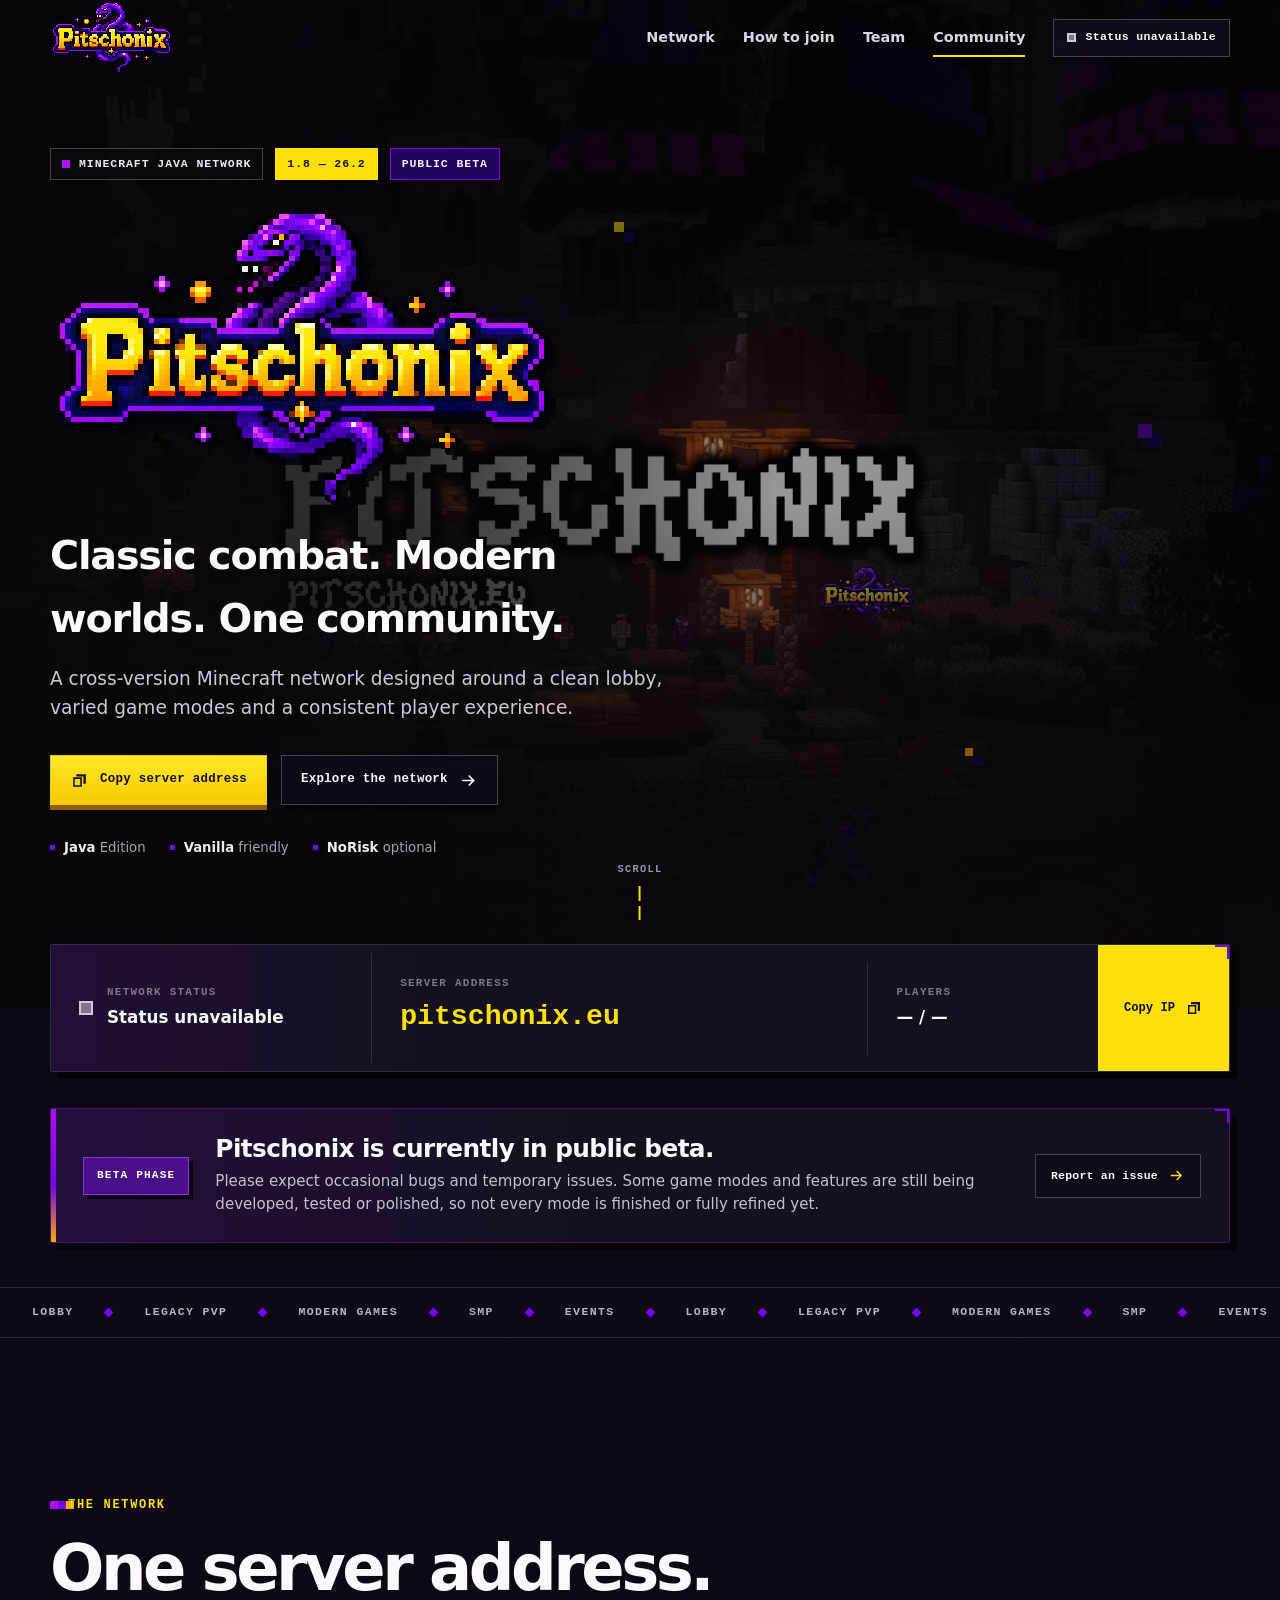
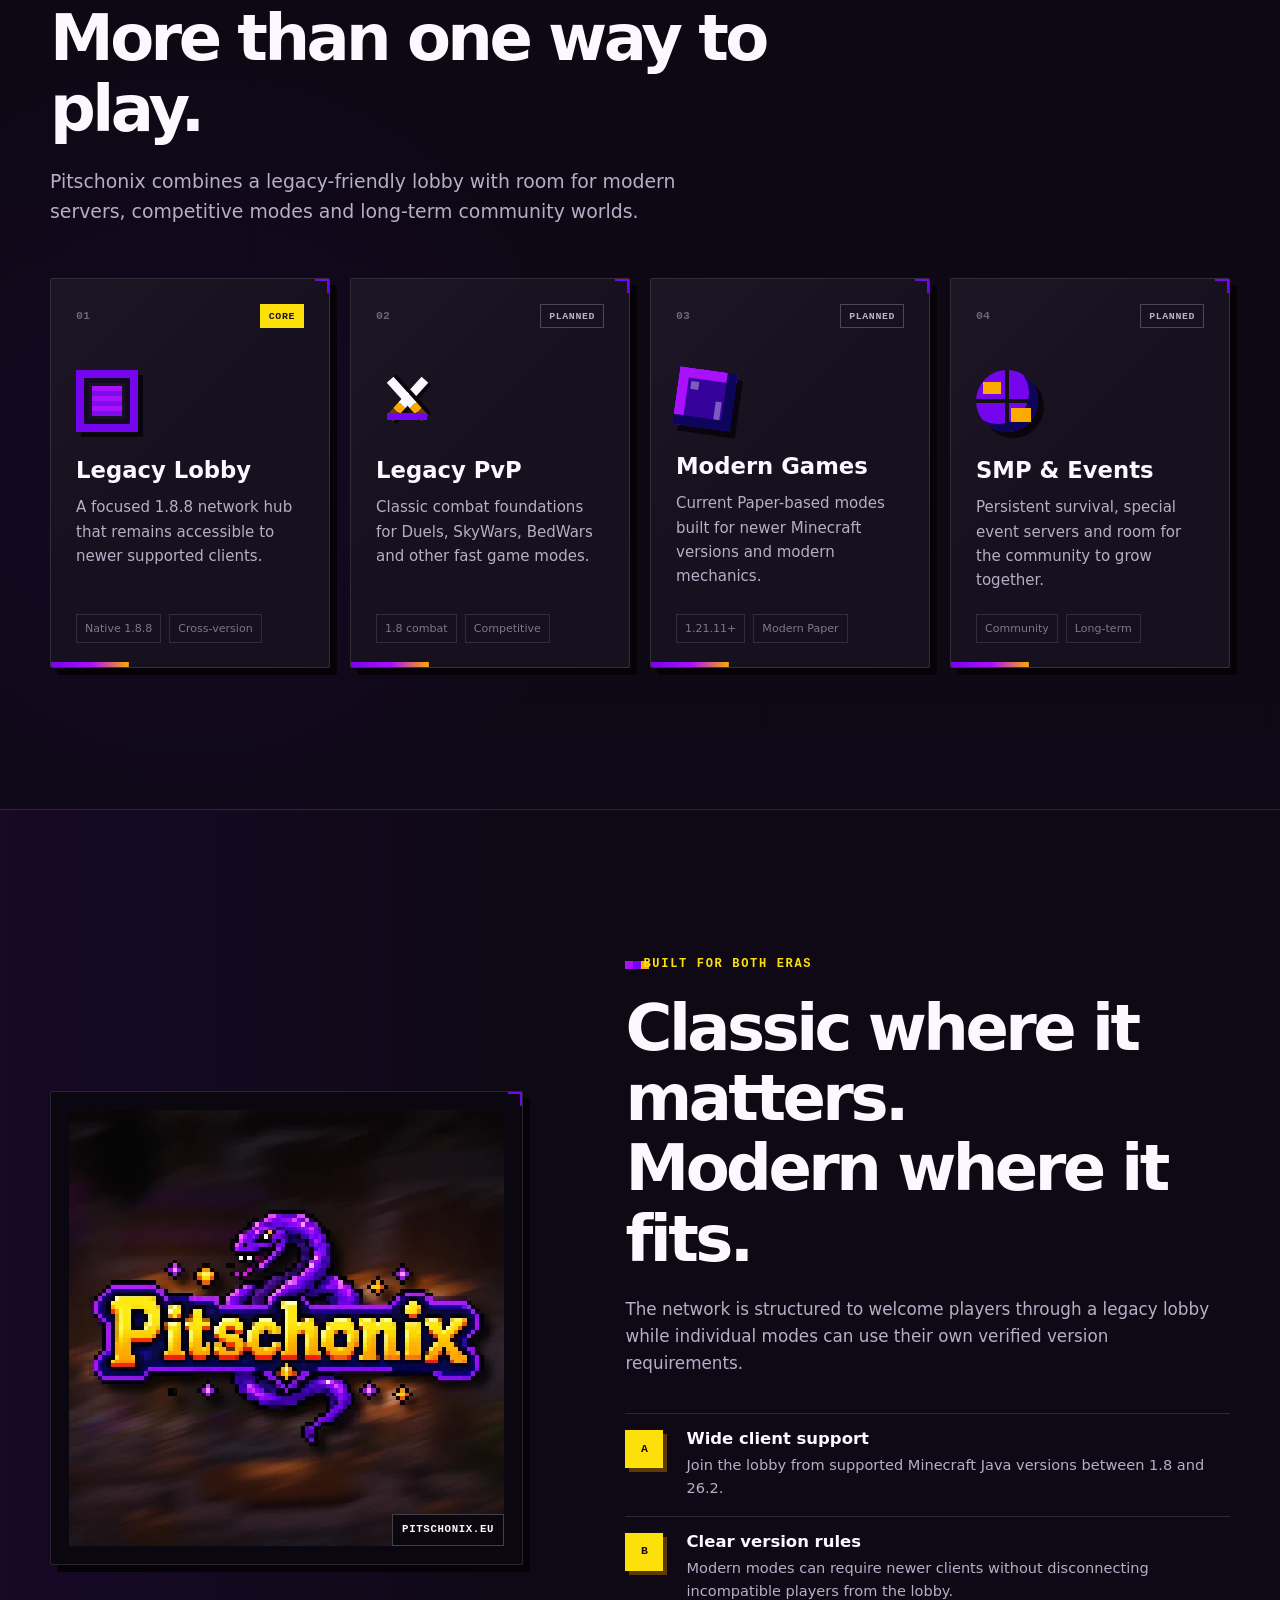
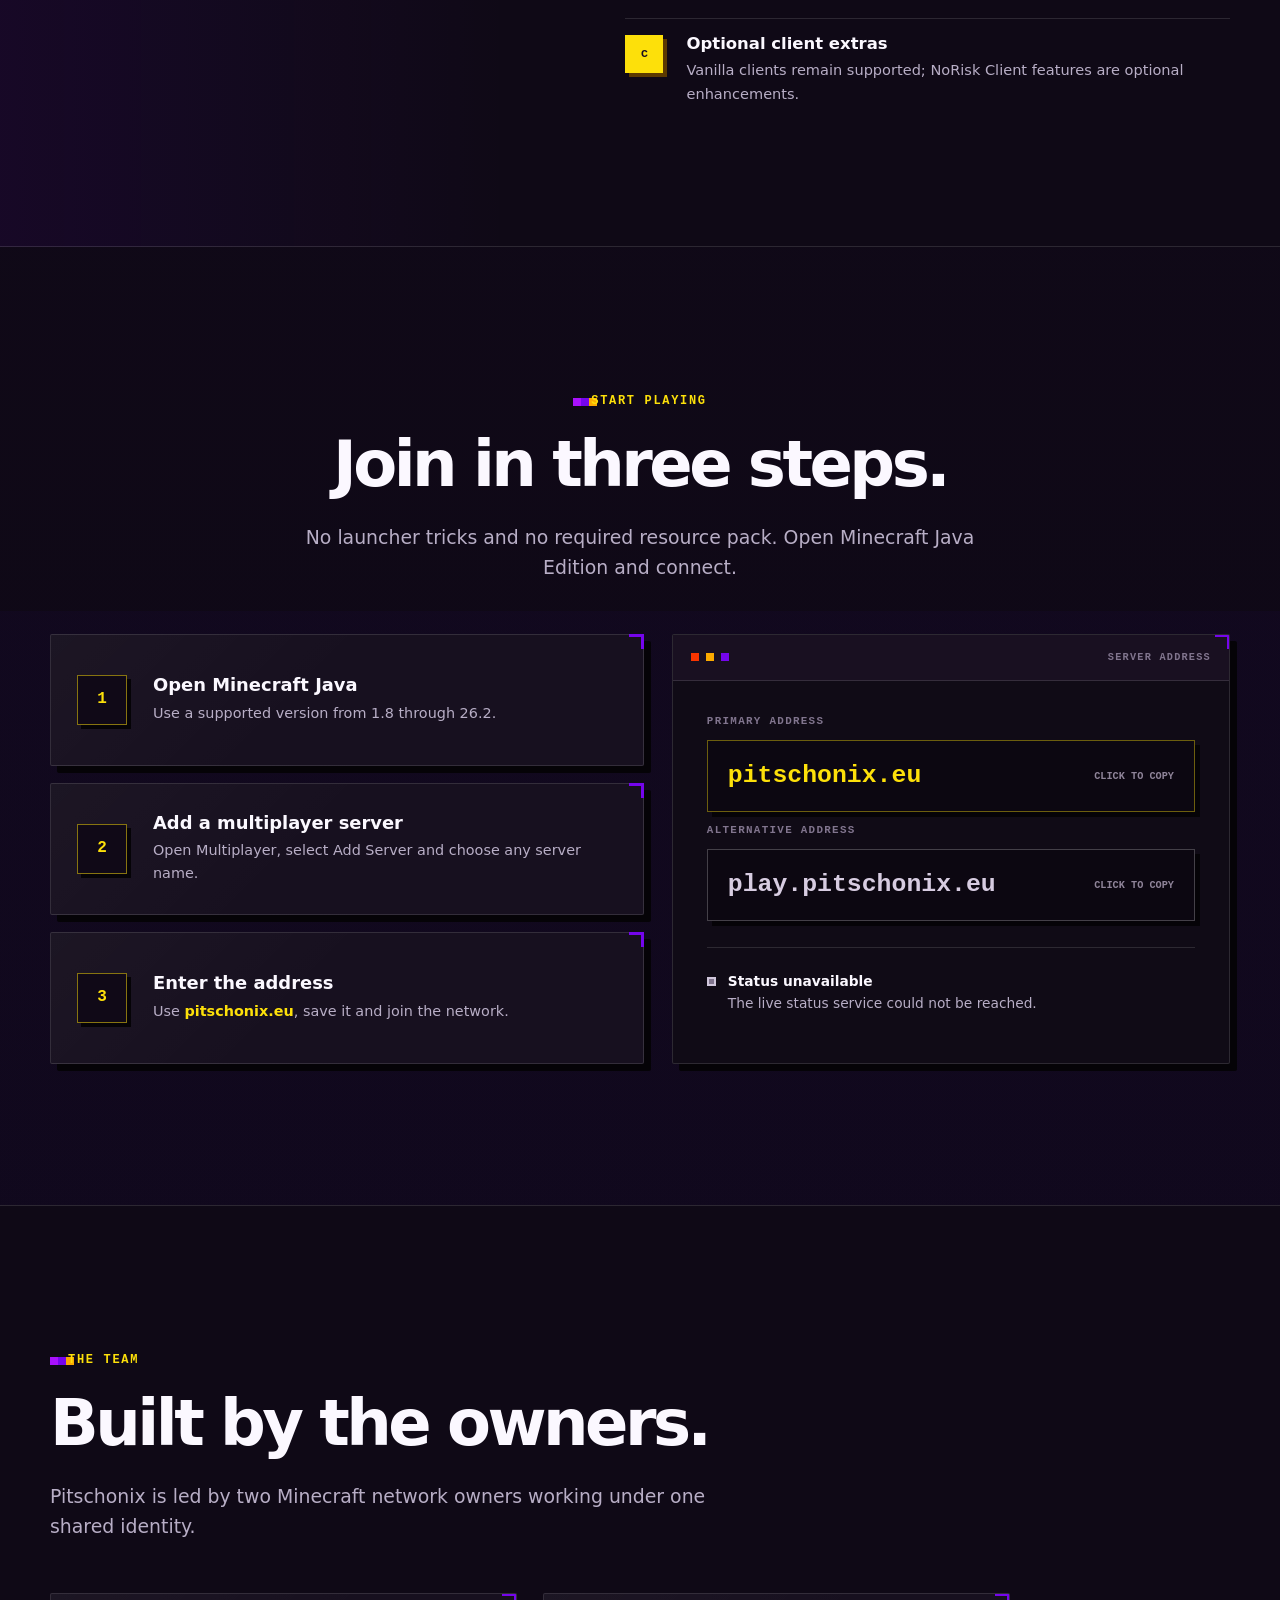
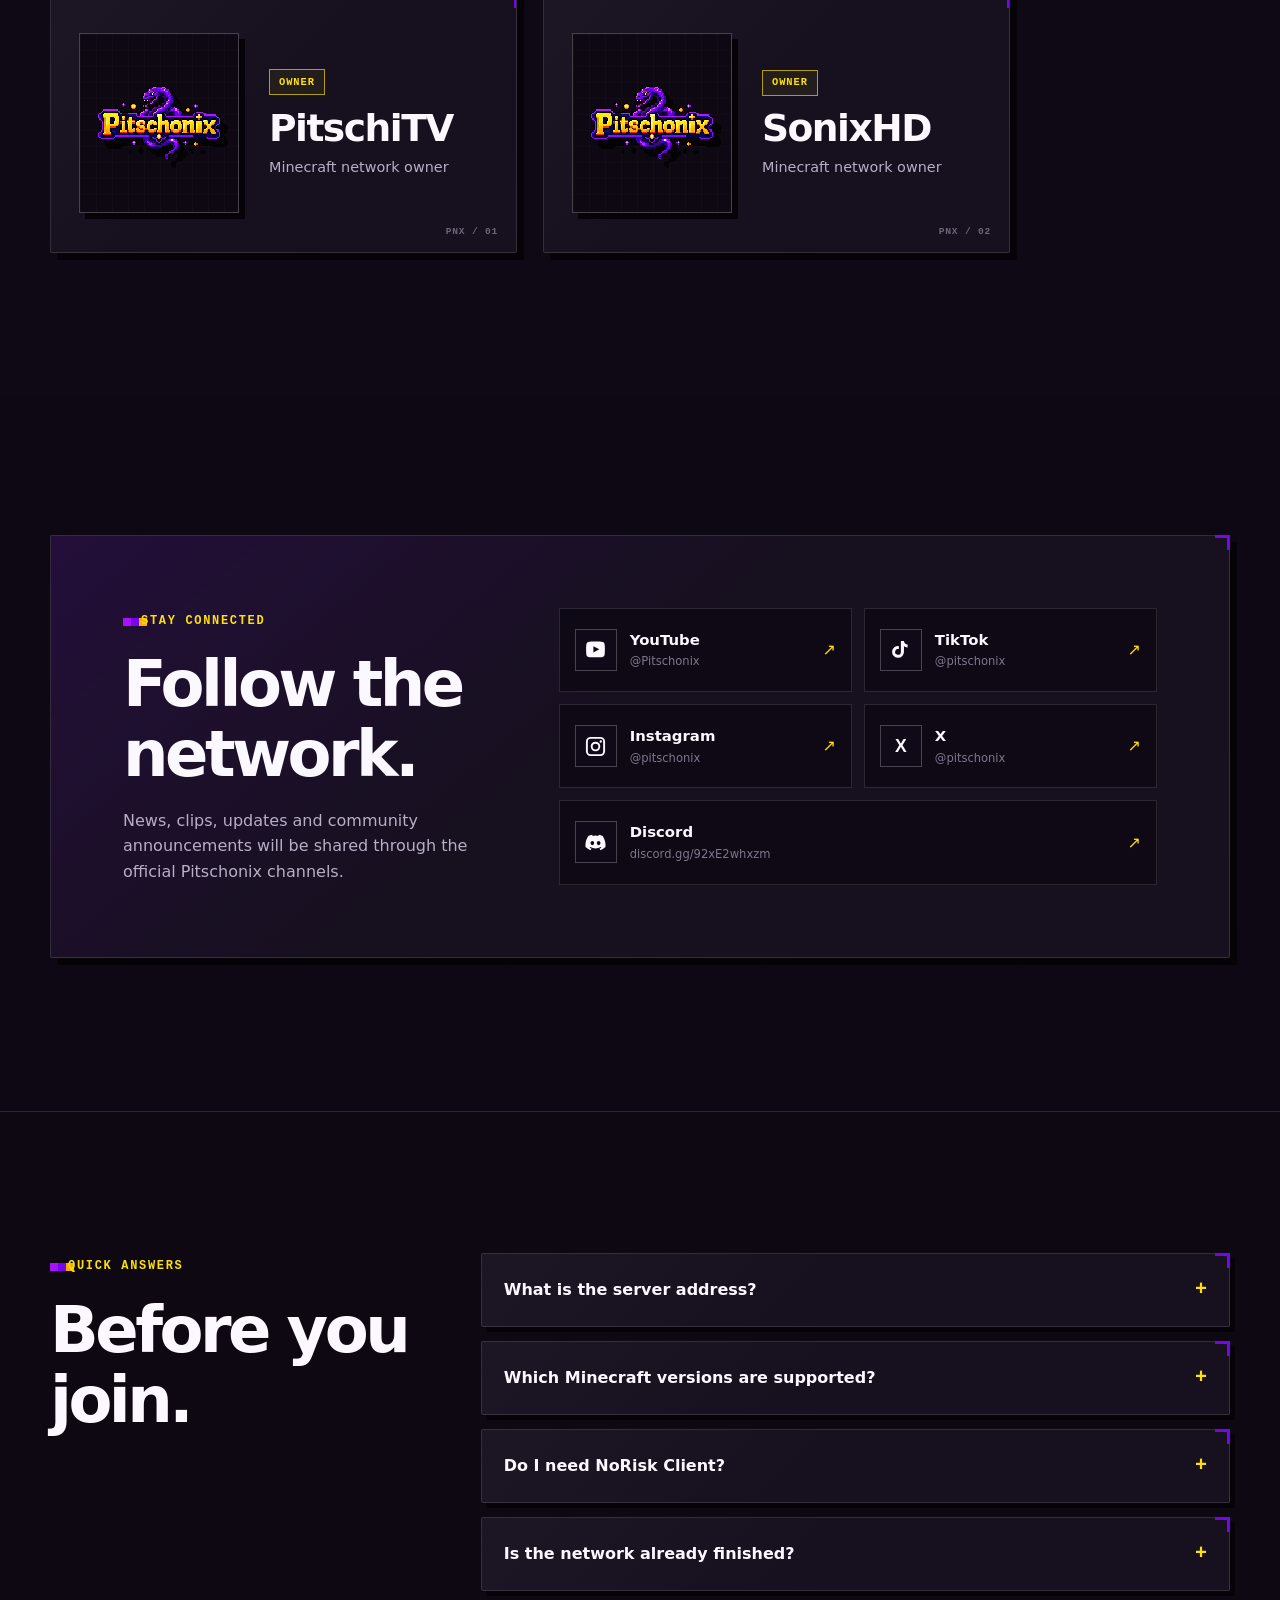
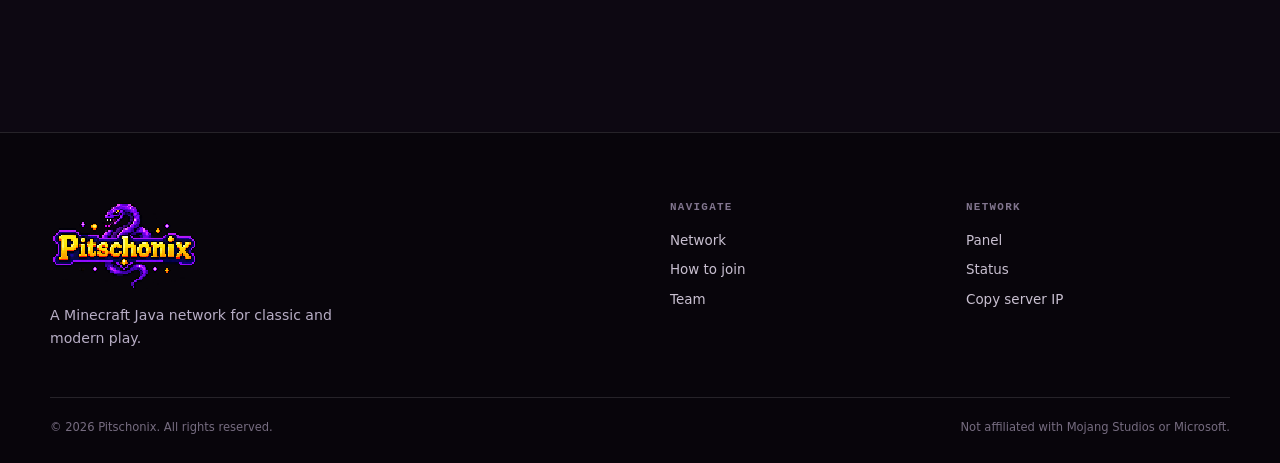
==== index.html @ 88990c62 "Publish Pitschonix website for GitHub Pages" ====
<!doctype html>
<html lang="en">
<head>
  <meta charset="utf-8">
  <meta name="viewport" content="width=device-width, initial-scale=1">
  <meta name="theme-color" content="#12091e">
  <meta name="color-scheme" content="dark">
  <meta name="description" content="Pitschonix is a cross-version Minecraft Java network currently in public beta, with classic combat, modern game modes, SMP and community events.">
  <meta property="og:type" content="website">
  <meta property="og:title" content="Pitschonix Minecraft Network">
  <meta property="og:description" content="Join the Pitschonix Minecraft Java network public beta at pitschonix.eu.">
  <meta property="og:image" content="https://www.pitschonix.eu/assets/img/og-image.jpg">
  <meta property="og:url" content="https://www.pitschonix.eu/">
  <meta name="twitter:card" content="summary_large_image">
  <title>Pitschonix — Minecraft Network</title>

  <link rel="canonical" href="https://www.pitschonix.eu/">

  <link rel="icon" type="image/png" sizes="32x32" href="assets/img/favicon-32.png">
  <link rel="icon" type="image/png" sizes="64x64" href="assets/img/favicon-64.png">
  <link rel="apple-touch-icon" href="assets/img/apple-touch-icon.png">
  <link rel="manifest" href="site.webmanifest">
  <link rel="stylesheet" href="assets/css/style.css">
  <script>document.documentElement.classList.add('js');</script>
</head>
<body>
  <a class="skip-link" href="#main-content">Skip to content</a>
  <div class="page-grid" aria-hidden="true"></div>

  <header class="site-header" data-header>
    <nav class="nav shell" aria-label="Main navigation">
      <a class="brand" href="#home" aria-label="Pitschonix home">
        <img src="assets/img/logo-wide.png" width="196" height="118" alt="Pitschonix">
      </a>

      <button class="menu-toggle" type="button" aria-expanded="false" aria-controls="nav-menu" data-menu-toggle>
        <span class="menu-toggle__label">Menu</span>
        <span class="menu-toggle__icon" aria-hidden="true"><i></i><i></i><i></i></span>
      </button>

      <div class="nav-menu" id="nav-menu" data-nav-menu>
        <a href="#network">Network</a>
        <a href="#join">How to join</a>
        <a href="#team">Team</a>
        <a href="#community">Community</a>
        <a class="nav-console" href="#join" aria-label="Server status and address">
          <span class="status-dot" data-status-dot></span>
          <span data-status-label>Checking server</span>
        </a>
      </div>
    </nav>
  </header>

  <main id="main-content">
    <section class="hero" id="home" aria-labelledby="hero-title">
      <picture class="hero__media" aria-hidden="true">
        <source srcset="assets/img/social-banner.webp" type="image/webp">
        <img src="assets/img/social-banner.png" alt="" fetchpriority="high">
      </picture>
      <div class="hero__shade" aria-hidden="true"></div>
      <div class="hero__blocks" aria-hidden="true"><span></span><span></span><span></span><span></span></div>

      <div class="hero__content shell">
        <div class="hero__copy" data-reveal="hero">
          <div class="eyebrow-row">
            <span class="eyebrow"><span class="eyebrow__square" aria-hidden="true"></span>Minecraft Java Network</span>
            <span class="version-chip">1.8 — 26.2</span>
            <span class="beta-chip">Public beta</span>
          </div>

          <img class="hero__logo" src="assets/img/pitschonix-logo-cropped.png" width="488" height="302" alt="Pitschonix">
          <h1 id="hero-title" class="sr-only">Pitschonix Minecraft Network</h1>
          <p class="hero__tagline">Classic combat. Modern worlds. One community.</p>
          <p class="hero__lead">A cross-version Minecraft network designed around a clean lobby, varied game modes and a consistent player experience.</p>

          <div class="hero__actions">
            <button class="button button--primary" type="button" data-copy="pitschonix.eu">
              <svg aria-hidden="true" viewBox="0 0 24 24"><path d="M8 7V4h12v12h-3V7H8Zm-4 1h11v12H4V8Zm2 2v8h7v-8H6Z"/></svg>
              <span>Copy server address</span>
            </button>
            <a class="button button--secondary" href="#network">
              <span>Explore the network</span>
              <svg aria-hidden="true" viewBox="0 0 24 24"><path d="m13 5 7 7-7 7-1.4-1.4 4.6-4.6H4v-2h12.2l-4.6-4.6L13 5Z"/></svg>
            </a>
          </div>

          <div class="hero__meta" aria-label="Network highlights">
            <span><strong>Java</strong> Edition</span>
            <span><strong>Vanilla</strong> friendly</span>
            <span><strong>NoRisk</strong> optional</span>
          </div>
        </div>
      </div>

      <a class="scroll-cue" href="#quick-connect" aria-label="Scroll to server information">
        <span>Scroll</span><i aria-hidden="true"></i>
      </a>
    </section>

    <section class="quick-connect" id="quick-connect" aria-label="Quick connection information">
      <div class="shell">
        <div class="server-console pixel-panel" data-reveal>
          <div class="server-console__state">
            <span class="status-dot status-dot--large" data-status-dot></span>
            <div>
              <span class="micro-label">Network status</span>
              <strong data-status-label>Checking server</strong>
            </div>
          </div>

          <div class="server-console__address">
            <span class="micro-label">Server address</span>
            <code>pitschonix.eu</code>
          </div>

          <div class="server-console__players">
            <span class="micro-label">Players</span>
            <strong data-player-count>— / —</strong>
          </div>

          <button class="copy-chip" type="button" data-copy="pitschonix.eu">
            <span>Copy IP</span>
            <svg aria-hidden="true" viewBox="0 0 24 24"><path d="M8 7V4h12v12h-3V7H8Zm-4 1h11v12H4V8Zm2 2v8h7v-8H6Z"/></svg>
          </button>
        </div>
      </div>
    </section>

    <section class="beta-notice" aria-labelledby="beta-notice-title">
      <div class="shell">
        <div class="beta-notice__panel pixel-panel" data-reveal>
          <span class="beta-notice__badge">Beta phase</span>
          <div class="beta-notice__copy">
            <h2 id="beta-notice-title">Pitschonix is currently in public beta.</h2>
            <p>Please expect occasional bugs and temporary issues. Some game modes and features are still being developed, tested or polished, so not every mode is finished or fully refined yet.</p>
          </div>
          <a class="beta-notice__link" href="https://discord.gg/92xE2whxzm" target="_blank" rel="noopener noreferrer" aria-label="Report a beta issue in the Pitschonix Discord">
            <span>Report an issue</span>
            <svg aria-hidden="true" viewBox="0 0 24 24"><path d="m13 5 7 7-7 7-1.4-1.4 4.6-4.6H4v-2h12.2l-4.6-4.6L13 5Z"/></svg>
          </a>
        </div>
      </div>
    </section>

    <div class="mode-ticker" aria-label="Network game modes">
      <div class="mode-ticker__track">
        <span>Lobby</span><i></i><span>Legacy PvP</span><i></i><span>Modern Games</span><i></i><span>SMP</span><i></i><span>Events</span><i></i>
        <span aria-hidden="true">Lobby</span><i aria-hidden="true"></i><span aria-hidden="true">Legacy PvP</span><i aria-hidden="true"></i><span aria-hidden="true">Modern Games</span><i aria-hidden="true"></i><span aria-hidden="true">SMP</span><i aria-hidden="true"></i><span aria-hidden="true">Events</span><i aria-hidden="true"></i>
      </div>
    </div>

    <section class="section network-section" id="network" aria-labelledby="network-title">
      <div class="shell">
        <header class="section-heading" data-reveal>
          <span class="section-kicker">The network</span>
          <h2 id="network-title">One server address.<br>More than one way to play.</h2>
          <p>Pitschonix combines a legacy-friendly lobby with room for modern servers, competitive modes and long-term community worlds.</p>
        </header>

        <div class="mode-grid">
          <article class="mode-card pixel-panel" data-reveal data-tilt>
            <div class="mode-card__top">
              <span class="mode-card__number">01</span>
              <span class="mode-card__status mode-card__status--core">Core</span>
            </div>
            <div class="pixel-icon pixel-icon--portal" aria-hidden="true"><i></i><i></i><i></i></div>
            <h3>Legacy Lobby</h3>
            <p>A focused 1.8.8 network hub that remains accessible to newer supported clients.</p>
            <div class="mode-card__meta"><span>Native 1.8.8</span><span>Cross-version</span></div>
          </article>

          <article class="mode-card pixel-panel" data-reveal data-tilt>
            <div class="mode-card__top">
              <span class="mode-card__number">02</span>
              <span class="mode-card__status">Planned</span>
            </div>
            <div class="pixel-icon pixel-icon--swords" aria-hidden="true"><i></i><i></i><i></i></div>
            <h3>Legacy PvP</h3>
            <p>Classic combat foundations for Duels, SkyWars, BedWars and other fast game modes.</p>
            <div class="mode-card__meta"><span>1.8 combat</span><span>Competitive</span></div>
          </article>

          <article class="mode-card pixel-panel" data-reveal data-tilt>
            <div class="mode-card__top">
              <span class="mode-card__number">03</span>
              <span class="mode-card__status">Planned</span>
            </div>
            <div class="pixel-icon pixel-icon--cube" aria-hidden="true"><i></i><i></i><i></i></div>
            <h3>Modern Games</h3>
            <p>Current Paper-based modes built for newer Minecraft versions and modern mechanics.</p>
            <div class="mode-card__meta"><span>1.21.11+</span><span>Modern Paper</span></div>
          </article>

          <article class="mode-card pixel-panel" data-reveal data-tilt>
            <div class="mode-card__top">
              <span class="mode-card__number">04</span>
              <span class="mode-card__status">Planned</span>
            </div>
            <div class="pixel-icon pixel-icon--world" aria-hidden="true"><i></i><i></i><i></i></div>
            <h3>SMP &amp; Events</h3>
            <p>Persistent survival, special event servers and room for the community to grow together.</p>
            <div class="mode-card__meta"><span>Community</span><span>Long-term</span></div>
          </article>
        </div>
      </div>
    </section>

    <section class="section identity-section" aria-labelledby="identity-title">
      <div class="shell identity-grid">
        <div class="identity-art pixel-panel" data-reveal>
          <picture>
            <source srcset="assets/img/social-logo.webp" type="image/webp">
            <img src="assets/img/social-logo.png" width="512" height="512" loading="lazy" alt="Purple Pitschonix snake logo in pixel art">
          </picture>
          <span class="identity-art__tag">Pitschonix.eu</span>
        </div>

        <div class="identity-copy" data-reveal>
          <span class="section-kicker">Built for both eras</span>
          <h2 id="identity-title">Classic where it matters.<br>Modern where it fits.</h2>
          <p>The network is structured to welcome players through a legacy lobby while individual modes can use their own verified version requirements.</p>

          <div class="principle-list">
            <div class="principle">
              <span class="principle__mark">A</span>
              <div><h3>Wide client support</h3><p>Join the lobby from supported Minecraft Java versions between 1.8 and 26.2.</p></div>
            </div>
            <div class="principle">
              <span class="principle__mark">B</span>
              <div><h3>Clear version rules</h3><p>Modern modes can require newer clients without disconnecting incompatible players from the lobby.</p></div>
            </div>
            <div class="principle">
              <span class="principle__mark">C</span>
              <div><h3>Optional client extras</h3><p>Vanilla clients remain supported; NoRisk Client features are optional enhancements.</p></div>
            </div>
          </div>
        </div>
      </div>
    </section>

    <section class="section join-section" id="join" aria-labelledby="join-title">
      <div class="shell">
        <header class="section-heading section-heading--center" data-reveal>
          <span class="section-kicker">Start playing</span>
          <h2 id="join-title">Join in three steps.</h2>
          <p>No launcher tricks and no required resource pack. Open Minecraft Java Edition and connect.</p>
        </header>

        <div class="join-layout">
          <ol class="join-steps">
            <li class="pixel-panel" data-reveal>
              <span class="join-step__number">1</span>
              <div><h3>Open Minecraft Java</h3><p>Use a supported version from 1.8 through 26.2.</p></div>
            </li>
            <li class="pixel-panel" data-reveal>
              <span class="join-step__number">2</span>
              <div><h3>Add a multiplayer server</h3><p>Open Multiplayer, select Add Server and choose any server name.</p></div>
            </li>
            <li class="pixel-panel" data-reveal>
              <span class="join-step__number">3</span>
              <div><h3>Enter the address</h3><p>Use <strong>pitschonix.eu</strong>, save it and join the network.</p></div>
            </li>
          </ol>

          <div class="join-terminal pixel-panel" data-reveal>
            <div class="join-terminal__bar"><span></span><span></span><span></span><strong>SERVER ADDRESS</strong></div>
            <div class="join-terminal__body">
              <span class="micro-label">Primary address</span>
              <button class="address-line" type="button" data-copy="pitschonix.eu">
                <code>pitschonix.eu</code>
                <span>Click to copy</span>
              </button>

              <span class="micro-label">Alternative address</span>
              <button class="address-line address-line--secondary" type="button" data-copy="play.pitschonix.eu">
                <code>play.pitschonix.eu</code>
                <span>Click to copy</span>
              </button>

              <div class="join-terminal__note">
                <span class="status-dot" data-status-dot></span>
                <p><strong data-status-label>Checking server</strong><br><span data-status-detail>Live status updates automatically.</span></p>
              </div>
            </div>
          </div>
        </div>
      </div>
    </section>

    <section class="section team-section" id="team" aria-labelledby="team-title">
      <div class="shell">
        <header class="section-heading" data-reveal>
          <span class="section-kicker">The team</span>
          <h2 id="team-title">Built by the owners.</h2>
          <p>Pitschonix is led by two Minecraft network owners working under one shared identity.</p>
        </header>

        <div class="team-grid">
          <article class="team-card pixel-panel" data-reveal data-tilt>
            <div class="team-card__avatar-wrap">
              <div class="team-card__avatar-grid" aria-hidden="true"></div>
              <img class="team-card__avatar" src="https://mc-heads.net/head/PitschiTV/320.png" data-fallback="assets/img/logo-square.png" width="320" height="320" loading="lazy" referrerpolicy="no-referrer" alt="Minecraft skin head of PitschiTV">
            </div>
            <div class="team-card__body">
              <span class="rank-tag">Owner</span>
              <h3>PitschiTV</h3>
              <p>Minecraft network owner</p>
            </div>
            <span class="team-card__corner" aria-hidden="true">PNX / 01</span>
          </article>

          <article class="team-card pixel-panel" data-reveal data-tilt>
            <div class="team-card__avatar-wrap">
              <div class="team-card__avatar-grid" aria-hidden="true"></div>
              <img class="team-card__avatar" src="https://mc-heads.net/head/SonixHD/320.png" data-fallback="assets/img/logo-square.png" width="320" height="320" loading="lazy" referrerpolicy="no-referrer" alt="Minecraft skin head of SonixHD">
            </div>
            <div class="team-card__body">
              <span class="rank-tag">Owner</span>
              <h3>SonixHD</h3>
              <p>Minecraft network owner</p>
            </div>
            <span class="team-card__corner" aria-hidden="true">PNX / 02</span>
          </article>
        </div>
      </div>
    </section>

    <section class="section community-section" id="community" aria-labelledby="community-title">
      <div class="shell community-panel pixel-panel" data-reveal>
        <div class="community-copy">
          <span class="section-kicker">Stay connected</span>
          <h2 id="community-title">Follow the network.</h2>
          <p>News, clips, updates and community announcements will be shared through the official Pitschonix channels.</p>
        </div>

        <div class="social-grid" aria-label="Pitschonix social media">
          <a class="social-button" href="https://www.youtube.com/@Pitschonix" data-social="youtube" target="_blank" rel="noopener noreferrer" aria-label="Pitschonix on YouTube">
            <span class="social-button__icon" aria-hidden="true"><svg viewBox="0 0 24 24"><path d="M21.6 7.2s-.2-1.7-.9-2.4c-.9-.9-1.9-.9-2.4-1C15 3.6 12 3.6 12 3.6s-3 0-6.3.2c-.5.1-1.5.1-2.4 1-.7.7-.9 2.4-.9 2.4S2.2 9.1 2.2 11v1.8c0 1.9.2 3.8.2 3.8s.2 1.7.9 2.4c.9.9 2.1.9 2.7 1 2 .2 6 .2 6 .2s3 0 6.3-.2c.5-.1 1.5-.1 2.4-1 .7-.7.9-2.4.9-2.4s.2-1.9.2-3.8V11c0-1.9-.2-3.8-.2-3.8ZM9.8 15.1V8.5l6.2 3.3-6.2 3.3Z"/></svg></span>
            <span><strong>YouTube</strong><small>@Pitschonix</small></span>
            <i aria-hidden="true">↗</i>
          </a>

          <a class="social-button" href="https://www.tiktok.com/@pitschonix" data-social="tiktok" target="_blank" rel="noopener noreferrer" aria-label="Pitschonix on TikTok">
            <span class="social-button__icon" aria-hidden="true"><svg viewBox="0 0 24 24"><path d="M15.6 3c.3 2.2 1.6 3.5 3.8 3.7v3.1c-1.3.1-2.5-.3-3.8-1.1v5.8a6.2 6.2 0 1 1-5.3-6.1v3.2a3 3 0 1 0 2.1 2.9V3h3.2Z"/></svg></span>
            <span><strong>TikTok</strong><small>@pitschonix</small></span>
            <i aria-hidden="true">↗</i>
          </a>

          <a class="social-button" href="https://www.instagram.com/pitschonix/" data-social="instagram" target="_blank" rel="noopener noreferrer" aria-label="Pitschonix on Instagram">
            <span class="social-button__icon" aria-hidden="true"><svg viewBox="0 0 24 24"><path d="M7 2h10a5 5 0 0 1 5 5v10a5 5 0 0 1-5 5H7a5 5 0 0 1-5-5V7a5 5 0 0 1 5-5Zm0 2a3 3 0 0 0-3 3v10a3 3 0 0 0 3 3h10a3 3 0 0 0 3-3V7a3 3 0 0 0-3-3H7Zm10.5 1.5a1.25 1.25 0 1 1 0 2.5 1.25 1.25 0 0 1 0-2.5ZM12 7a5 5 0 1 1 0 10 5 5 0 0 1 0-10Zm0 2a3 3 0 1 0 0 6 3 3 0 0 0 0-6Z"/></svg></span>
            <span><strong>Instagram</strong><small>@pitschonix</small></span>
            <i aria-hidden="true">↗</i>
          </a>

          <a class="social-button" href="https://x.com/pitschonix" data-social="x" target="_blank" rel="noopener noreferrer" aria-label="Pitschonix on X">
            <span class="social-button__icon social-button__icon--x" aria-hidden="true">X</span>
            <span><strong>X</strong><small>@pitschonix</small></span>
            <i aria-hidden="true">↗</i>
          </a>

          <a class="social-button social-button--discord" href="https://discord.gg/92xE2whxzm" data-social="discord" target="_blank" rel="noopener noreferrer" aria-label="Join the Pitschonix Discord">
            <span class="social-button__icon" aria-hidden="true"><svg viewBox="0 0 24 24"><path d="M19.5 5.3A16 16 0 0 0 15.4 4l-.5 1.1a14 14 0 0 0-5.8 0L8.6 4a16 16 0 0 0-4.1 1.3C1.9 9.2 1.2 13 1.6 16.8A16.8 16.8 0 0 0 6.7 20l1.2-1.7c-.7-.3-1.4-.7-2-1.2l.5-.4a11.7 11.7 0 0 0 11.2 0l.5.4c-.6.5-1.3.9-2 1.2l1.2 1.7a16.8 16.8 0 0 0 5.1-3.2c.5-4.4-.8-8.1-2.9-11.5ZM8.7 14.8c-1 0-1.9-1-1.9-2.2s.8-2.2 1.9-2.2c1 0 1.9 1 1.9 2.2s-.9 2.2-1.9 2.2Zm6.6 0c-1 0-1.9-1-1.9-2.2s.8-2.2 1.9-2.2c1 0 1.9 1 1.9 2.2s-.9 2.2-1.9 2.2Z"/></svg></span>
            <span><strong>Discord</strong><small>discord.gg/92xE2whxzm</small></span>
            <i aria-hidden="true">↗</i>
          </a>
        </div>
      </div>
    </section>

    <section class="section faq-section" aria-labelledby="faq-title">
      <div class="shell faq-layout">
        <header class="section-heading" data-reveal>
          <span class="section-kicker">Quick answers</span>
          <h2 id="faq-title">Before you join.</h2>
        </header>

        <div class="faq-list">
          <details class="pixel-panel" data-reveal>
            <summary>What is the server address?<span aria-hidden="true">+</span></summary>
            <p>Use <strong>pitschonix.eu</strong>. The alternative address <strong>play.pitschonix.eu</strong> connects to the same network.</p>
          </details>
          <details class="pixel-panel" data-reveal>
            <summary>Which Minecraft versions are supported?<span aria-hidden="true">+</span></summary>
            <p>The network target is Minecraft Java Edition 1.8 through 26.2. Individual modern modes may require Minecraft 1.21.11 or newer.</p>
          </details>
          <details class="pixel-panel" data-reveal>
            <summary>Do I need NoRisk Client?<span aria-hidden="true">+</span></summary>
            <p>No. Vanilla Minecraft clients remain supported. NoRisk Client features are optional enhancements.</p>
          </details>
          <details class="pixel-panel" data-reveal>
            <summary>Is the network already finished?<span aria-hidden="true">+</span></summary>
            <p>Not yet. Pitschonix is currently in public beta. Bugs and temporary issues may occur, and some game modes or features are still unfinished, unavailable or being polished.</p>
          </details>
        </div>
      </div>
    </section>
  </main>

  <footer class="site-footer">
    <div class="shell footer-grid">
      <div class="footer-brand">
        <img src="assets/img/logo-wide.png" width="196" height="118" loading="lazy" alt="Pitschonix">
        <p>A Minecraft Java network for classic and modern play.</p>
      </div>

      <div class="footer-links">
        <div><span class="micro-label">Navigate</span><a href="#network">Network</a><a href="#join">How to join</a><a href="#team">Team</a></div>
        <div><span class="micro-label">Network</span><a href="https://panel.pitschonix.eu" data-config-link="panel" rel="noopener">Panel</a><a href="https://status.pitschonix.eu" data-config-link="status" rel="noopener">Status</a><button type="button" data-copy="pitschonix.eu">Copy server IP</button></div>
      </div>
    </div>

    <div class="shell footer-bottom">
      <span>© <span data-year></span> Pitschonix. All rights reserved.</span>
      <span>Not affiliated with Mojang Studios or Microsoft.</span>
    </div>
  </footer>

  <div class="toast" role="status" aria-live="polite" aria-atomic="true" data-toast>
    <span class="toast__mark" aria-hidden="true">✓</span>
    <span data-toast-text>Server address copied.</span>
  </div>

  <noscript><div class="noscript">JavaScript is disabled. You can still join with <strong>pitschonix.eu</strong>.</div></noscript>

  <script src="assets/js/config.js"></script>
  <script src="assets/js/main.js" defer></script>
</body>
</html>
---- assets/css/style.css ----
:root {
  --bg: #0b0710;
  --bg-soft: #110a19;
  --surface: #17101f;
  --surface-2: #21152d;
  --surface-3: #2b1b3a;
  --ink: #fbf8ff;
  --muted: #b8aec6;
  --muted-2: #81758e;
  --line: rgba(255, 255, 255, 0.12);
  --line-strong: rgba(255, 255, 255, 0.23);
  --purple-dark: #35029c;
  --purple-deep: #0d045b;
  --purple: #7505ed;
  --magenta: #a911fd;
  --gold: #fbaa00;
  --yellow: #fde00a;
  --orange: #f93500;
  --green: #75d47b;
  --red: #ff6a63;
  --shadow: #050307;
  --shell: 1180px;
  --header-height: 76px;
  --radius: 2px;
  --ease: cubic-bezier(.2, .8, .2, 1);
}

* {
  box-sizing: border-box;
}

html {
  scroll-behavior: smooth;
  scroll-padding-top: calc(var(--header-height) + 24px);
  background: var(--bg);
}

body {
  margin: 0;
  min-width: 320px;
  color: var(--ink);
  background:
    radial-gradient(circle at 15% 30%, rgba(117, 5, 237, 0.08), transparent 26rem),
    linear-gradient(180deg, #0b0710 0%, #100918 46%, #0b0710 100%);
  font-family: Inter, ui-sans-serif, system-ui, -apple-system, BlinkMacSystemFont, "Segoe UI", sans-serif;
  font-size: 16px;
  line-height: 1.6;
  overflow-x: hidden;
}

body.menu-open {
  overflow: hidden;
}

::selection {
  color: #170b20;
  background: var(--yellow);
}

img,
svg {
  display: block;
}

img {
  max-width: 100%;
}

button,
a {
  -webkit-tap-highlight-color: transparent;
}

button,
input,
textarea,
select {
  font: inherit;
}

button {
  color: inherit;
}

button,
a {
  outline-offset: 4px;
}

:focus-visible {
  outline: 2px solid var(--yellow);
}

a {
  color: inherit;
  text-decoration: none;
}

h1,
h2,
h3,
p {
  margin-top: 0;
}

h1,
h2,
h3 {
  line-height: 1.1;
}

h2 {
  margin-bottom: 22px;
  font-size: clamp(2.25rem, 5vw, 4.75rem);
  letter-spacing: -0.055em;
}

h3 {
  margin-bottom: 12px;
  font-size: 1.4rem;
}

p {
  color: var(--muted);
}

code,
.micro-label,
.section-kicker,
.version-chip,
.beta-chip,
.beta-notice__badge,
.beta-notice__link,
.eyebrow,
.rank-tag,
.mode-card__status,
.mode-card__number,
.join-step__number,
.team-card__corner,
.mode-ticker,
.nav-console,
.copy-chip,
.button,
.address-line span {
  font-family: ui-monospace, SFMono-Regular, Menlo, Monaco, Consolas, "Liberation Mono", monospace;
}

.sr-only {
  position: absolute !important;
  width: 1px !important;
  height: 1px !important;
  padding: 0 !important;
  margin: -1px !important;
  overflow: hidden !important;
  clip: rect(0, 0, 0, 0) !important;
  white-space: nowrap !important;
  border: 0 !important;
}

.skip-link {
  position: fixed;
  z-index: 9999;
  left: 18px;
  top: 18px;
  padding: 10px 14px;
  color: #110914;
  background: var(--yellow);
  font-weight: 800;
  transform: translateY(-180%);
  transition: transform 180ms ease;
}

.skip-link:focus {
  transform: translateY(0);
}

.page-grid {
  position: fixed;
  z-index: -1;
  inset: 0;
  pointer-events: none;
  opacity: 0.17;
  background-image:
    linear-gradient(rgba(255, 255, 255, 0.03) 1px, transparent 1px),
    linear-gradient(90deg, rgba(255, 255, 255, 0.03) 1px, transparent 1px);
  background-size: 32px 32px;
  mask-image: linear-gradient(to bottom, transparent 0, black 16%, black 84%, transparent 100%);
}

.shell {
  width: min(calc(100% - 40px), var(--shell));
  margin-inline: auto;
}

.section {
  position: relative;
  padding: clamp(92px, 11vw, 150px) 0;
}

.section-heading {
  max-width: 790px;
  margin-bottom: 52px;
}

.section-heading > p {
  max-width: 680px;
  margin-bottom: 0;
  font-size: clamp(1rem, 1.8vw, 1.18rem);
}

.section-heading--center {
  margin-inline: auto;
  text-align: center;
}

.section-heading--center > p {
  margin-inline: auto;
}

.section-kicker {
  display: inline-flex;
  align-items: center;
  gap: 10px;
  margin-bottom: 18px;
  color: var(--yellow);
  font-size: 0.75rem;
  font-weight: 800;
  letter-spacing: 0.14em;
  text-transform: uppercase;
}

.section-kicker::before {
  content: "";
  width: 8px;
  height: 8px;
  background: var(--magenta);
  box-shadow: 8px 0 0 var(--purple), 16px 0 0 var(--gold);
}

.micro-label {
  display: block;
  color: var(--muted-2);
  font-size: 0.68rem;
  font-weight: 800;
  letter-spacing: 0.12em;
  line-height: 1.2;
  text-transform: uppercase;
}

.pixel-panel {
  position: relative;
  border: 1px solid var(--line);
  border-radius: var(--radius);
  background:
    linear-gradient(135deg, rgba(255, 255, 255, 0.025), transparent 45%),
    var(--surface);
  box-shadow: 7px 7px 0 var(--shadow);
}

.pixel-panel::after {
  content: "";
  position: absolute;
  pointer-events: none;
  top: -1px;
  right: -1px;
  width: 12px;
  height: 12px;
  border-top: 3px solid var(--purple);
  border-right: 3px solid var(--purple);
}

/* Header */
.site-header {
  position: fixed;
  z-index: 1000;
  inset: 0 0 auto;
  height: var(--header-height);
  border-bottom: 1px solid transparent;
  transition: background-color 240ms ease, border-color 240ms ease, height 240ms ease;
}

.site-header.is-scrolled {
  border-color: var(--line);
  background: rgba(10, 6, 14, 0.91);
  backdrop-filter: blur(14px);
}

.nav {
  display: flex;
  align-items: center;
  justify-content: space-between;
  height: 100%;
}

.brand {
  position: relative;
  z-index: 2;
  display: inline-flex;
  align-items: center;
  height: 58px;
}

.brand img {
  width: 124px;
  height: auto;
  image-rendering: pixelated;
  transition: transform 200ms var(--ease);
}

.brand:hover img {
  transform: translateY(-2px);
}

.nav-menu {
  display: flex;
  align-items: center;
  gap: 28px;
}

.nav-menu > a:not(.nav-console) {
  position: relative;
  color: #ddd5e6;
  font-size: 0.9rem;
  font-weight: 700;
}

.nav-menu > a:not(.nav-console)::after {
  content: "";
  position: absolute;
  left: 0;
  right: 100%;
  bottom: -8px;
  height: 2px;
  background: var(--yellow);
  transition: right 180ms var(--ease);
}

.nav-menu > a:not(.nav-console):hover::after,
.nav-menu > a:not(.nav-console).is-active::after {
  right: 0;
}

.nav-console {
  display: inline-flex;
  align-items: center;
  gap: 9px;
  min-height: 38px;
  padding: 0 13px;
  border: 1px solid var(--line-strong);
  color: var(--ink);
  background: rgba(20, 12, 28, 0.88);
  font-size: 0.72rem;
  font-weight: 800;
  letter-spacing: 0.03em;
  transition: transform 180ms var(--ease), border-color 180ms ease, background 180ms ease;
}

.nav-console:hover {
  transform: translateY(-2px);
  border-color: rgba(253, 224, 10, 0.6);
  background: var(--surface-2);
}

.status-dot {
  display: inline-block;
  flex: 0 0 auto;
  width: 9px;
  height: 9px;
  border: 2px solid rgba(255, 255, 255, 0.35);
  background: var(--muted-2);
}

.status-dot--large {
  width: 14px;
  height: 14px;
}

.status-dot[data-state="online"] {
  border-color: #a9efae;
  background: var(--green);
  animation: statusPulse 2.2s steps(2, end) infinite;
}

.status-dot[data-state="offline"] {
  border-color: #ffaaa6;
  background: var(--red);
}

.status-dot[data-state="unknown"] {
  border-color: #d1c7dc;
  background: var(--muted-2);
}

.menu-toggle {
  display: none;
  align-items: center;
  gap: 11px;
  border: 0;
  padding: 10px 0 10px 12px;
  background: transparent;
  cursor: pointer;
}

.menu-toggle__label {
  color: var(--muted);
  font-size: 0.78rem;
  font-weight: 800;
  text-transform: uppercase;
  letter-spacing: 0.08em;
}

.menu-toggle__icon {
  display: grid;
  gap: 4px;
  width: 22px;
}

.menu-toggle__icon i {
  display: block;
  height: 2px;
  background: var(--ink);
  transition: transform 180ms ease, opacity 180ms ease;
}

.menu-toggle[aria-expanded="true"] .menu-toggle__icon i:nth-child(1) {
  transform: translateY(6px) rotate(45deg);
}

.menu-toggle[aria-expanded="true"] .menu-toggle__icon i:nth-child(2) {
  opacity: 0;
}

.menu-toggle[aria-expanded="true"] .menu-toggle__icon i:nth-child(3) {
  transform: translateY(-6px) rotate(-45deg);
}

/* Hero */
.hero {
  position: relative;
  display: grid;
  align-items: center;
  min-height: max(780px, 96svh);
  overflow: hidden;
  isolation: isolate;
}

.hero__media,
.hero__media img,
.hero__shade {
  position: absolute;
  inset: 0;
  width: 100%;
  height: 100%;
}

.hero__media {
  z-index: -3;
}

.hero__media img {
  object-fit: cover;
  object-position: 58% center;
  filter: saturate(0.9) contrast(1.05);
  transform: scale(1.035);
  animation: heroDrift 18s ease-in-out infinite alternate;
}

.hero__shade {
  z-index: -2;
  background:
    linear-gradient(90deg, rgba(8, 5, 11, 0.93) 0%, rgba(8, 5, 11, 0.78) 32%, rgba(8, 5, 11, 0.32) 61%, rgba(8, 5, 11, 0.38) 100%),
    linear-gradient(180deg, rgba(8, 5, 11, 0.24) 0%, rgba(8, 5, 11, 0.15) 50%, var(--bg) 100%);
}

.hero__blocks {
  position: absolute;
  z-index: -1;
  inset: 0;
  pointer-events: none;
}

.hero__blocks span {
  position: absolute;
  display: block;
  background: rgba(169, 17, 253, 0.26);
  box-shadow: 10px 10px 0 rgba(13, 4, 91, 0.44);
}

.hero__blocks span:nth-child(1) {
  width: 18px;
  height: 18px;
  left: 7%;
  top: 30%;
  animation: blockFloat 6s steps(6, end) infinite;
}

.hero__blocks span:nth-child(2) {
  width: 10px;
  height: 10px;
  left: 48%;
  top: 22%;
  background: rgba(253, 224, 10, 0.46);
  animation: blockFloat 7s steps(7, end) 1s infinite reverse;
}

.hero__blocks span:nth-child(3) {
  width: 14px;
  height: 14px;
  right: 10%;
  top: 42%;
  background: rgba(117, 5, 237, 0.36);
  animation: blockFloat 8s steps(8, end) 0.5s infinite;
}

.hero__blocks span:nth-child(4) {
  width: 8px;
  height: 8px;
  right: 24%;
  bottom: 25%;
  background: rgba(251, 170, 0, 0.5);
  animation: blockFloat 5s steps(5, end) infinite reverse;
}

.hero__content {
  position: relative;
  z-index: 2;
  padding-top: calc(var(--header-height) + 72px);
  padding-bottom: 150px;
}

.hero__copy {
  max-width: 670px;
}

.eyebrow-row {
  display: flex;
  flex-wrap: wrap;
  align-items: center;
  gap: 12px;
  margin-bottom: 16px;
}

.eyebrow,
.version-chip {
  display: inline-flex;
  align-items: center;
  min-height: 32px;
  border: 1px solid var(--line-strong);
  padding: 0 11px;
  font-size: 0.72rem;
  font-weight: 800;
  letter-spacing: 0.08em;
  text-transform: uppercase;
}

.eyebrow {
  gap: 9px;
  color: #eee8f4;
  background: rgba(12, 7, 16, 0.62);
}

.eyebrow__square {
  width: 8px;
  height: 8px;
  background: var(--magenta);
}

.version-chip {
  color: #1c1121;
  border-color: var(--yellow);
  background: var(--yellow);
}

.beta-chip {
  display: inline-flex;
  align-items: center;
  min-height: 32px;
  border: 1px solid rgba(169, 17, 253, 0.68);
  padding: 0 11px;
  color: #f7efff;
  background: rgba(53, 2, 156, 0.58);
  font-size: 0.72rem;
  font-weight: 900;
  letter-spacing: 0.08em;
  text-transform: uppercase;
}

.hero__logo {
  width: min(520px, 86vw);
  height: auto;
  margin: 8px 0 6px -8px;
  image-rendering: pixelated;
  filter: drop-shadow(7px 7px 0 rgba(5, 3, 7, 0.86));
}

.hero__tagline {
  margin-bottom: 13px;
  color: var(--ink);
  font-size: clamp(1.55rem, 3.1vw, 2.65rem);
  font-weight: 850;
  letter-spacing: -0.03em;
}

.hero__lead {
  max-width: 620px;
  margin-bottom: 32px;
  color: #cfc7d7;
  font-size: clamp(1rem, 1.7vw, 1.16rem);
}

.hero__actions {
  display: flex;
  flex-wrap: wrap;
  gap: 14px;
  margin-bottom: 32px;
}

.button {
  display: inline-flex;
  align-items: center;
  justify-content: center;
  gap: 11px;
  min-height: 50px;
  border: 1px solid transparent;
  padding: 0 19px;
  font-size: 0.78rem;
  font-weight: 900;
  letter-spacing: 0.02em;
  cursor: pointer;
  transition: transform 160ms var(--ease), box-shadow 160ms var(--ease), border-color 160ms ease, background 160ms ease;
}

.button svg {
  width: 19px;
  height: 19px;
  fill: currentColor;
}

.button--primary {
  color: #1a0c21;
  border-color: #edca00;
  background: linear-gradient(180deg, #ffe927, #f5c900);
  box-shadow: 0 5px 0 #8f5c00;
}

.button--primary:hover {
  transform: translateY(-2px);
  box-shadow: 0 7px 0 #8f5c00;
}

.button--primary:active {
  transform: translateY(3px);
  box-shadow: 0 2px 0 #8f5c00;
}

.button--secondary {
  color: var(--ink);
  border-color: var(--line-strong);
  background: rgba(17, 10, 25, 0.72);
  box-shadow: 0 5px 0 #060309;
}

.button--secondary:hover {
  transform: translateY(-2px);
  border-color: rgba(169, 17, 253, 0.65);
  background: var(--surface-2);
  box-shadow: 0 7px 0 #060309;
}

.button--secondary:active {
  transform: translateY(3px);
  box-shadow: 0 2px 0 #060309;
}

.hero__meta {
  display: flex;
  flex-wrap: wrap;
  gap: 12px 24px;
  color: #aaa0b5;
  font-size: 0.83rem;
}

.hero__meta span {
  position: relative;
  padding-left: 14px;
}

.hero__meta span::before {
  content: "";
  position: absolute;
  left: 0;
  top: 0.56em;
  width: 5px;
  height: 5px;
  background: var(--purple);
}

.hero__meta strong {
  color: #efeaf4;
}

.scroll-cue {
  position: absolute;
  z-index: 3;
  left: 50%;
  bottom: 88px;
  display: grid;
  justify-items: center;
  gap: 9px;
  color: #9f95aa;
  font-family: ui-monospace, monospace;
  font-size: 0.65rem;
  font-weight: 700;
  letter-spacing: 0.12em;
  text-transform: uppercase;
  transform: translateX(-50%);
}

.scroll-cue i {
  width: 2px;
  height: 34px;
  background: linear-gradient(to bottom, var(--yellow) 0 45%, transparent 45% 58%, var(--yellow) 58% 100%);
  animation: scrollCue 1.8s steps(4, end) infinite;
}

/* Quick connect */
.quick-connect {
  position: relative;
  z-index: 10;
  margin-top: -64px;
}

.server-console {
  display: grid;
  grid-template-columns: 1fr minmax(250px, 1.55fr) 0.72fr auto;
  align-items: center;
  min-height: 128px;
  overflow: hidden;
  background:
    linear-gradient(90deg, rgba(117, 5, 237, 0.12), transparent 32%),
    #15101d;
}

.server-console > * {
  min-width: 0;
  padding: 24px 28px;
}

.server-console > * + * {
  border-left: 1px solid var(--line);
}

.server-console__state {
  display: flex;
  align-items: center;
  gap: 14px;
}

.server-console__state strong,
.server-console__players strong {
  display: block;
  margin-top: 5px;
  font-size: 1.05rem;
}

.server-console__address code {
  display: block;
  margin-top: 4px;
  overflow: hidden;
  color: var(--yellow);
  font-size: clamp(1.25rem, 2.2vw, 1.8rem);
  font-weight: 900;
  text-overflow: ellipsis;
  white-space: nowrap;
}

.copy-chip {
  align-self: stretch;
  display: inline-flex;
  align-items: center;
  justify-content: center;
  gap: 10px;
  border: 0;
  padding-inline: 26px;
  color: #1a0c21;
  background: var(--yellow);
  font-size: 0.76rem;
  font-weight: 900;
  cursor: pointer;
  transition: background 160ms ease, transform 160ms ease;
}

.copy-chip svg {
  width: 18px;
  height: 18px;
  fill: currentColor;
}

.copy-chip:hover {
  background: #fff067;
}

.copy-chip:active {
  transform: translateY(3px);
}

/* Beta notice */
.beta-notice {
  position: relative;
  z-index: 9;
  padding-top: 36px;
}

.beta-notice__panel {
  display: grid;
  grid-template-columns: auto minmax(0, 1fr) auto;
  align-items: center;
  gap: 26px;
  min-height: 132px;
  overflow: hidden;
  border-color: rgba(169, 17, 253, 0.34);
  padding: 26px 28px 26px 32px;
  background:
    linear-gradient(90deg, rgba(117, 5, 237, 0.16), transparent 45%),
    #15101d;
}

.beta-notice__panel::before {
  content: "";
  position: absolute;
  inset: 0 auto 0 0;
  width: 5px;
  background: linear-gradient(180deg, var(--magenta), var(--purple) 58%, var(--gold));
}

.beta-notice__badge {
  display: inline-flex;
  align-items: center;
  justify-content: center;
  min-height: 38px;
  border: 1px solid #9e26e4;
  padding: 0 13px;
  color: #fff;
  background: #49108a;
  box-shadow: 4px 4px 0 #08040c;
  font-size: 0.7rem;
  font-weight: 900;
  letter-spacing: 0.1em;
  text-transform: uppercase;
  white-space: nowrap;
}

.beta-notice__copy h2 {
  margin-bottom: 7px;
  font-size: clamp(1.2rem, 2vw, 1.55rem);
  letter-spacing: -0.025em;
}

.beta-notice__copy p {
  max-width: 770px;
  margin-bottom: 0;
  color: #c8bfd1;
  font-size: 0.94rem;
  line-height: 1.55;
}

.beta-notice__link {
  display: inline-flex;
  align-items: center;
  justify-content: center;
  gap: 10px;
  min-height: 44px;
  border: 1px solid var(--line-strong);
  padding: 0 15px;
  color: var(--ink);
  background: #100917;
  font-size: 0.72rem;
  font-weight: 900;
  letter-spacing: 0.02em;
  white-space: nowrap;
  transition: transform 160ms var(--ease), border-color 160ms ease, background 160ms ease;
}

.beta-notice__link svg {
  width: 17px;
  height: 17px;
  fill: var(--yellow);
  transition: transform 160ms var(--ease);
}

.beta-notice__link:hover {
  transform: translateY(-2px);
  border-color: rgba(253, 224, 10, 0.55);
  background: var(--surface-2);
}

.beta-notice__link:hover svg {
  transform: translateX(3px);
}

.beta-notice__link:active {
  transform: translateY(2px);
}

.beta-notice + .mode-ticker {
  margin-top: 44px;
}

/* Ticker */
.mode-ticker {
  margin-top: 62px;
  overflow: hidden;
  border-block: 1px solid var(--line);
  background: #0f0916;
  color: #bcb1c7;
  font-size: 0.72rem;
  font-weight: 800;
  letter-spacing: 0.12em;
  text-transform: uppercase;
}

.mode-ticker__track {
  display: flex;
  align-items: center;
  width: max-content;
  min-width: 200%;
  padding: 15px 0;
  animation: ticker 27s linear infinite;
}

.mode-ticker span {
  margin-inline: 32px;
  white-space: nowrap;
}

.mode-ticker i {
  width: 7px;
  height: 7px;
  background: var(--purple);
  transform: rotate(45deg);
}

/* Network cards */
.network-section {
  padding-top: clamp(105px, 12vw, 165px);
}

.mode-grid {
  display: grid;
  grid-template-columns: repeat(4, 1fr);
  gap: 20px;
}

.mode-card {
  min-height: 390px;
  padding: 25px;
  overflow: hidden;
  transform-style: preserve-3d;
  transition: border-color 180ms ease, background 180ms ease, transform 180ms var(--ease);
}

.mode-card::before {
  content: "";
  position: absolute;
  left: 0;
  bottom: 0;
  width: 100%;
  height: 5px;
  background: linear-gradient(90deg, var(--purple), var(--magenta) 52%, var(--gold));
  transform: scaleX(0.28);
  transform-origin: left;
  transition: transform 260ms var(--ease);
}

.mode-card:hover {
  border-color: rgba(169, 17, 253, 0.46);
  background: var(--surface-2);
}

.mode-card:hover::before {
  transform: scaleX(1);
}

.mode-card__top {
  display: flex;
  align-items: center;
  justify-content: space-between;
  margin-bottom: 42px;
}

.mode-card__number {
  color: #6f6479;
  font-size: 0.72rem;
  font-weight: 800;
}

.mode-card__status {
  display: inline-flex;
  align-items: center;
  min-height: 24px;
  border: 1px solid var(--line-strong);
  padding: 0 8px;
  color: #bbb0c5;
  font-size: 0.62rem;
  font-weight: 800;
  letter-spacing: 0.06em;
  text-transform: uppercase;
}

.mode-card__status--core {
  color: #18101b;
  border-color: var(--yellow);
  background: var(--yellow);
}

.mode-card h3 {
  margin-top: 26px;
  font-size: 1.42rem;
}

.mode-card p {
  margin-bottom: 30px;
  font-size: 0.94rem;
}

.mode-card__meta {
  position: absolute;
  left: 25px;
  right: 25px;
  bottom: 24px;
  display: flex;
  flex-wrap: wrap;
  gap: 8px;
}

.mode-card__meta span {
  border: 1px solid var(--line);
  padding: 5px 8px;
  color: var(--muted-2);
  font-size: 0.69rem;
}

.pixel-icon {
  position: relative;
  width: 62px;
  height: 62px;
}

.pixel-icon i {
  position: absolute;
  display: block;
}

.pixel-icon--portal {
  border: 8px solid var(--purple);
  box-shadow: inset 0 0 0 5px #140922, 5px 5px 0 #08050c;
}

.pixel-icon--portal::after {
  content: "";
  position: absolute;
  inset: 8px;
  background: repeating-linear-gradient(0deg, #7b0eea 0 5px, #a911fd 5px 10px);
}

.pixel-icon--swords i:nth-child(1),
.pixel-icon--swords i:nth-child(2) {
  width: 9px;
  height: 52px;
  top: 3px;
  left: 27px;
  background: linear-gradient(to bottom, var(--ink) 0 34px, var(--gold) 34px 42px, #6d3f16 42px 100%);
  box-shadow: 4px 0 0 #08050c;
}

.pixel-icon--swords i:nth-child(1) {
  transform: rotate(42deg);
}

.pixel-icon--swords i:nth-child(2) {
  transform: rotate(-42deg);
}

.pixel-icon--swords i:nth-child(3) {
  width: 40px;
  height: 7px;
  left: 11px;
  top: 43px;
  background: var(--purple);
}

.pixel-icon--cube {
  width: 58px;
  height: 58px;
  margin-top: 3px;
  background: var(--purple-dark);
  box-shadow: inset -10px -10px 0 var(--purple-deep), inset 10px 10px 0 var(--magenta), 6px 6px 0 #08050c;
  transform: rotate(8deg);
}

.pixel-icon--cube::before,
.pixel-icon--cube::after {
  content: "";
  position: absolute;
  background: rgba(255, 255, 255, 0.35);
}

.pixel-icon--cube::before {
  width: 8px;
  height: 8px;
  left: 13px;
  top: 13px;
}

.pixel-icon--cube::after {
  width: 6px;
  height: 18px;
  right: 12px;
  bottom: 10px;
}

.pixel-icon--world {
  border-radius: 50%;
  background:
    linear-gradient(90deg, transparent 46%, #111 46% 54%, transparent 54%),
    linear-gradient(0deg, transparent 46%, #111 46% 54%, transparent 54%),
    var(--purple);
  box-shadow: inset -9px -8px 0 var(--purple-deep), 6px 6px 0 #08050c;
}

.pixel-icon--world::before,
.pixel-icon--world::after {
  content: "";
  position: absolute;
  background: var(--gold);
}

.pixel-icon--world::before {
  width: 18px;
  height: 12px;
  left: 7px;
  top: 12px;
}

.pixel-icon--world::after {
  width: 20px;
  height: 14px;
  right: 7px;
  bottom: 10px;
}

/* Identity */
.identity-section {
  overflow: hidden;
  border-block: 1px solid var(--line);
  background:
    linear-gradient(90deg, rgba(117, 5, 237, 0.08), transparent 40%),
    #0f0916;
}

.identity-grid {
  display: grid;
  grid-template-columns: minmax(320px, 0.9fr) minmax(0, 1.15fr);
  align-items: center;
  gap: clamp(50px, 8vw, 110px);
}

.identity-art {
  aspect-ratio: 1;
  padding: 18px;
  overflow: hidden;
  background: #0b0710;
}

.identity-art picture,
.identity-art img {
  width: 100%;
  height: 100%;
}

.identity-art img {
  object-fit: cover;
  image-rendering: pixelated;
  transition: transform 700ms var(--ease);
}

.identity-art:hover img {
  transform: scale(1.025);
}

.identity-art__tag {
  position: absolute;
  right: 18px;
  bottom: 18px;
  border: 1px solid var(--line-strong);
  padding: 6px 9px;
  color: var(--ink);
  background: rgba(9, 5, 13, 0.85);
  font-family: ui-monospace, monospace;
  font-size: 0.67rem;
  font-weight: 800;
  letter-spacing: 0.06em;
  text-transform: uppercase;
}

.identity-copy > p {
  max-width: 680px;
  margin-bottom: 36px;
  font-size: 1.05rem;
}

.principle-list {
  display: grid;
  gap: 16px;
}

.principle {
  display: grid;
  grid-template-columns: 44px 1fr;
  gap: 17px;
  padding-top: 16px;
  border-top: 1px solid var(--line);
}

.principle__mark {
  display: grid;
  place-items: center;
  width: 38px;
  height: 38px;
  color: #190c22;
  background: var(--yellow);
  font-family: ui-monospace, monospace;
  font-size: 0.72rem;
  font-weight: 900;
  box-shadow: 4px 4px 0 #5c3a00;
}

.principle h3 {
  margin: 0 0 5px;
  font-size: 1.03rem;
}

.principle p {
  margin: 0;
  font-size: 0.91rem;
}

/* Join */
.join-section {
  background:
    linear-gradient(180deg, transparent 0 38%, rgba(53, 2, 156, 0.06) 38% 100%);
}

.join-layout {
  display: grid;
  grid-template-columns: 1fr 0.94fr;
  gap: 28px;
  align-items: stretch;
}

.join-steps {
  display: grid;
  gap: 17px;
  margin: 0;
  padding: 0;
  list-style: none;
}

.join-steps li {
  display: grid;
  grid-template-columns: 58px 1fr;
  align-items: center;
  gap: 18px;
  min-height: 132px;
  padding: 22px 26px;
  transition: transform 180ms var(--ease), border-color 180ms ease;
}

.join-steps li:hover {
  transform: translateX(5px);
  border-color: rgba(169, 17, 253, 0.48);
}

.join-step__number {
  display: grid;
  place-items: center;
  width: 50px;
  height: 50px;
  color: var(--yellow);
  border: 1px solid rgba(253, 224, 10, 0.5);
  background: #100917;
  font-size: 1rem;
  font-weight: 900;
  box-shadow: 4px 4px 0 #050307;
}

.join-steps h3 {
  margin-bottom: 7px;
  font-size: 1.12rem;
}

.join-steps p {
  margin-bottom: 0;
  font-size: 0.9rem;
}

.join-steps strong {
  color: var(--yellow);
}

.join-terminal {
  overflow: hidden;
  background: #100b16;
}

.join-terminal__bar {
  display: flex;
  align-items: center;
  gap: 7px;
  min-height: 46px;
  border-bottom: 1px solid var(--line);
  padding: 0 18px;
  background: #191021;
}

.join-terminal__bar > span {
  width: 8px;
  height: 8px;
  background: var(--muted-2);
}

.join-terminal__bar > span:nth-child(1) {
  background: var(--orange);
}

.join-terminal__bar > span:nth-child(2) {
  background: var(--gold);
}

.join-terminal__bar > span:nth-child(3) {
  background: var(--purple);
}

.join-terminal__bar strong {
  margin-left: auto;
  color: var(--muted-2);
  font-family: ui-monospace, monospace;
  font-size: 0.64rem;
  letter-spacing: 0.12em;
}

.join-terminal__body {
  display: grid;
  gap: 12px;
  padding: 34px;
}

.address-line {
  display: flex;
  align-items: center;
  justify-content: space-between;
  gap: 20px;
  min-height: 72px;
  border: 1px solid rgba(253, 224, 10, 0.4);
  padding: 0 20px;
  color: var(--yellow);
  background: #0c0711;
  cursor: pointer;
  box-shadow: 5px 5px 0 #050307;
  transition: transform 180ms var(--ease), border-color 180ms ease, background 180ms ease;
}

.address-line:hover {
  transform: translateY(-2px);
  border-color: var(--yellow);
  background: #130a19;
}

.address-line code {
  font-size: clamp(1.1rem, 2.4vw, 1.55rem);
  font-weight: 900;
}

.address-line span {
  color: #8f8499;
  font-size: 0.64rem;
  font-weight: 800;
  text-transform: uppercase;
}

.address-line--secondary {
  color: #d7cce1;
  border-color: var(--line-strong);
}

.join-terminal__note {
  display: flex;
  align-items: flex-start;
  gap: 12px;
  margin-top: 14px;
  border-top: 1px solid var(--line);
  padding-top: 22px;
}

.join-terminal__note .status-dot {
  margin-top: 7px;
}

.join-terminal__note p {
  margin: 0;
  font-size: 0.86rem;
}

.join-terminal__note strong {
  color: var(--ink);
}

/* Team */
.team-section {
  border-top: 1px solid var(--line);
  background: #0f0916;
}

.team-grid {
  display: grid;
  grid-template-columns: repeat(2, minmax(0, 1fr));
  gap: 26px;
  max-width: 960px;
}

.team-card {
  display: grid;
  grid-template-columns: 190px 1fr;
  align-items: center;
  min-height: 260px;
  padding: 28px;
  overflow: hidden;
  transform-style: preserve-3d;
  transition: border-color 180ms ease, background 180ms ease;
}

.team-card:hover {
  border-color: rgba(169, 17, 253, 0.5);
  background: var(--surface-2);
}

.team-card__avatar-wrap {
  position: relative;
  display: grid;
  place-items: center;
  width: 160px;
  height: 180px;
  overflow: hidden;
  border: 1px solid var(--line-strong);
  background: #0d0812;
  box-shadow: 6px 6px 0 #050307;
  transform: translateZ(16px);
}

.team-card__avatar-grid {
  position: absolute;
  inset: 0;
  opacity: 0.25;
  background-image:
    linear-gradient(rgba(255, 255, 255, 0.08) 1px, transparent 1px),
    linear-gradient(90deg, rgba(255, 255, 255, 0.08) 1px, transparent 1px);
  background-size: 16px 16px;
}

.team-card__avatar {
  position: relative;
  z-index: 1;
  width: 138px;
  height: 138px;
  object-fit: contain;
  image-rendering: pixelated;
  filter: drop-shadow(7px 8px 0 rgba(0, 0, 0, 0.75));
  transition: transform 240ms steps(4, end);
}

.team-card:hover .team-card__avatar {
  transform: translateY(-5px) scale(1.04);
}

.team-card__body {
  transform: translateZ(10px);
}

.rank-tag {
  display: inline-flex;
  align-items: center;
  min-height: 26px;
  margin-bottom: 13px;
  border: 1px solid rgba(253, 224, 10, 0.65);
  padding: 0 9px;
  color: var(--yellow);
  background: rgba(253, 224, 10, 0.06);
  font-size: 0.65rem;
  font-weight: 900;
  letter-spacing: 0.09em;
  text-transform: uppercase;
}

.team-card h3 {
  margin-bottom: 7px;
  font-size: clamp(1.65rem, 3vw, 2.35rem);
  letter-spacing: -0.04em;
}

.team-card p {
  margin: 0;
  font-size: 0.9rem;
}

.team-card__corner {
  position: absolute;
  right: 18px;
  bottom: 13px;
  color: #6f6479;
  font-size: 0.6rem;
  font-weight: 800;
  letter-spacing: 0.08em;
}

/* Community */
.community-section {
  padding-bottom: clamp(100px, 12vw, 165px);
}

.community-panel {
  display: grid;
  grid-template-columns: minmax(280px, 0.75fr) minmax(0, 1.25fr);
  gap: clamp(32px, 6vw, 80px);
  padding: clamp(34px, 6vw, 72px);
  background:
    linear-gradient(140deg, rgba(117, 5, 237, 0.13), transparent 45%),
    var(--surface);
}

.community-copy h2 {
  margin-bottom: 18px;
}

.community-copy p {
  margin-bottom: 0;
}

.social-grid {
  display: grid;
  grid-template-columns: repeat(2, minmax(0, 1fr));
  gap: 12px;
}

.social-button {
  display: grid;
  grid-template-columns: 42px 1fr auto;
  align-items: center;
  gap: 13px;
  min-height: 82px;
  border: 1px solid var(--line);
  padding: 13px 15px;
  background: rgba(9, 5, 13, 0.62);
  transition: transform 180ms var(--ease), border-color 180ms ease, background 180ms ease;
}

.social-button:hover {
  transform: translate(-2px, -2px);
  border-color: rgba(169, 17, 253, 0.58);
  background: var(--surface-2);
}

.social-button--discord {
  grid-column: span 2;
}

.social-button__icon {
  display: grid;
  place-items: center;
  width: 42px;
  height: 42px;
  border: 1px solid var(--line-strong);
  color: var(--ink);
  background: #100917;
}

.social-button__icon svg {
  width: 23px;
  height: 23px;
  fill: currentColor;
}

.social-button__icon--x {
  font-family: Arial, sans-serif;
  font-size: 1.1rem;
  font-weight: 900;
}

.social-button strong,
.social-button small {
  display: block;
}

.social-button strong {
  font-size: 0.93rem;
}

.social-button small {
  color: var(--muted-2);
  font-size: 0.72rem;
}

.social-button > i {
  color: var(--yellow);
  font-style: normal;
  transition: transform 180ms var(--ease);
}

.social-button:hover > i {
  transform: translate(3px, -3px);
}

.social-button.is-pending > i {
  color: var(--muted-2);
}

/* FAQ */
.faq-section {
  border-top: 1px solid var(--line);
  background: #0d0812;
}

.faq-layout {
  display: grid;
  grid-template-columns: 0.65fr 1.35fr;
  gap: 70px;
}

.faq-list {
  display: grid;
  gap: 14px;
}

.faq-list details {
  padding: 0 22px;
  box-shadow: 5px 5px 0 var(--shadow);
}

.faq-list summary {
  display: flex;
  align-items: center;
  justify-content: space-between;
  gap: 18px;
  min-height: 72px;
  color: var(--ink);
  font-weight: 750;
  cursor: pointer;
  list-style: none;
}

.faq-list summary::-webkit-details-marker {
  display: none;
}

.faq-list summary span {
  flex: 0 0 auto;
  color: var(--yellow);
  font-family: ui-monospace, monospace;
  font-size: 1.25rem;
  transition: transform 180ms ease;
}

.faq-list details[open] summary span {
  transform: rotate(45deg);
}

.faq-list details p {
  margin: -2px 0 22px;
  border-top: 1px solid var(--line);
  padding-top: 18px;
  font-size: 0.92rem;
}

.faq-list details strong {
  color: var(--yellow);
}

/* Footer */
.site-footer {
  border-top: 1px solid var(--line);
  background: #08050b;
}

.footer-grid {
  display: grid;
  grid-template-columns: 1fr 1fr;
  gap: 60px;
  padding: 68px 0 48px;
}

.footer-brand img {
  width: 150px;
  height: auto;
  margin-bottom: 13px;
  image-rendering: pixelated;
}

.footer-brand p {
  max-width: 340px;
  margin: 0;
  font-size: 0.88rem;
}

.footer-links {
  display: grid;
  grid-template-columns: repeat(2, 1fr);
  gap: 32px;
}

.footer-links > div {
  display: grid;
  align-content: start;
  gap: 8px;
}

.footer-links .micro-label {
  margin-bottom: 8px;
}

.footer-links a,
.footer-links button {
  width: max-content;
  border: 0;
  padding: 0;
  color: #c9c0d1;
  background: transparent;
  font-size: 0.84rem;
  cursor: pointer;
  transition: color 150ms ease;
}

.footer-links a:hover,
.footer-links button:hover {
  color: var(--yellow);
}

.footer-bottom {
  display: flex;
  justify-content: space-between;
  gap: 20px;
  border-top: 1px solid var(--line);
  padding: 20px 0 26px;
  color: #766c80;
  font-size: 0.72rem;
}

/* Toast and no-script */
.toast {
  position: fixed;
  z-index: 2000;
  right: 22px;
  bottom: 22px;
  display: flex;
  align-items: center;
  gap: 11px;
  max-width: min(380px, calc(100vw - 44px));
  border: 1px solid rgba(253, 224, 10, 0.45);
  padding: 13px 16px;
  color: var(--ink);
  background: #17101f;
  box-shadow: 6px 6px 0 #050307;
  opacity: 0;
  transform: translateY(18px);
  pointer-events: none;
  transition: opacity 180ms ease, transform 180ms var(--ease);
}

.toast.is-visible {
  opacity: 1;
  transform: translateY(0);
}

.toast__mark {
  display: grid;
  place-items: center;
  width: 24px;
  height: 24px;
  color: #1a0c21;
  background: var(--yellow);
  font-size: 0.8rem;
  font-weight: 900;
}

.noscript {
  position: fixed;
  z-index: 3000;
  inset: auto 0 0;
  padding: 12px 20px;
  color: #1a0c21;
  background: var(--yellow);
  text-align: center;
  font-weight: 800;
}

/* Reveal and interactive motion */
.js [data-reveal] {
  opacity: 0;
  transform: translateY(28px);
}

.js [data-reveal="hero"] {
  transform: translateY(20px);
}

.js [data-reveal].is-visible {
  opacity: 1;
  transform: translateY(0);
  transition: opacity 680ms var(--ease), transform 680ms var(--ease);
}

.js [data-reveal="hero"].is-visible {
  transition-delay: 120ms;
}

[data-tilt] {
  --rx: 0deg;
  --ry: 0deg;
  transform: perspective(900px) rotateX(var(--rx)) rotateY(var(--ry));
}

@keyframes heroDrift {
  from { transform: scale(1.035) translate3d(-0.25%, 0, 0); }
  to { transform: scale(1.065) translate3d(0.75%, -0.4%, 0); }
}

@keyframes blockFloat {
  0%, 100% { transform: translate(0, 0); }
  35% { transform: translate(0, -16px); }
  70% { transform: translate(10px, -7px); }
}

@keyframes scrollCue {
  0%, 100% { transform: translateY(0); opacity: 0.5; }
  50% { transform: translateY(7px); opacity: 1; }
}

@keyframes ticker {
  to { transform: translateX(-50%); }
}

@keyframes statusPulse {
  0%, 100% { opacity: 1; }
  50% { opacity: 0.48; }
}

/* Responsive */
@media (max-width: 1060px) {
  .nav-menu {
    gap: 20px;
  }

  .mode-grid {
    grid-template-columns: repeat(2, 1fr);
  }

  .mode-card {
    min-height: 360px;
  }

  .server-console {
    grid-template-columns: 1fr 1.4fr auto;
  }

  .server-console__players {
    display: none;
  }

  .team-card {
    grid-template-columns: 150px 1fr;
  }

  .team-card__avatar-wrap {
    width: 130px;
    height: 150px;
  }

  .team-card__avatar {
    width: 112px;
    height: 112px;
  }
}

@media (max-width: 860px) {
  :root {
    --header-height: 68px;
  }

  .menu-toggle {
    position: relative;
    z-index: 2;
    display: inline-flex;
  }

  .nav-menu {
    position: fixed;
    inset: 0;
    display: grid;
    align-content: center;
    justify-items: center;
    gap: 26px;
    padding: 92px 24px 40px;
    background: rgba(10, 6, 14, 0.98);
    opacity: 0;
    visibility: hidden;
    transform: translateY(-12px);
    transition: opacity 180ms ease, visibility 180ms ease, transform 180ms var(--ease);
  }

  .nav-menu.is-open {
    opacity: 1;
    visibility: visible;
    transform: translateY(0);
  }

  .nav-menu > a:not(.nav-console) {
    font-size: 1.25rem;
  }

  .nav-console {
    margin-top: 12px;
  }

  .hero {
    min-height: 820px;
  }

  .hero__media img {
    object-position: 64% center;
  }

  .hero__shade {
    background:
      linear-gradient(90deg, rgba(8, 5, 11, 0.92) 0%, rgba(8, 5, 11, 0.7) 60%, rgba(8, 5, 11, 0.48) 100%),
      linear-gradient(180deg, rgba(8, 5, 11, 0.18) 0%, rgba(8, 5, 11, 0.35) 55%, var(--bg) 100%);
  }

  .server-console {
    grid-template-columns: 1fr 1.5fr auto;
  }

  .server-console > * {
    padding: 20px;
  }

  .beta-notice__panel {
    grid-template-columns: auto minmax(0, 1fr);
  }

  .beta-notice__link {
    grid-column: 2;
    justify-self: start;
  }

  .identity-grid,
  .join-layout,
  .community-panel,
  .faq-layout {
    grid-template-columns: 1fr;
  }

  .identity-art {
    width: min(100%, 570px);
  }

  .team-grid {
    grid-template-columns: 1fr;
  }

  .team-card {
    max-width: 640px;
  }

  .faq-layout {
    gap: 15px;
  }

  .footer-grid {
    grid-template-columns: 1fr;
    gap: 38px;
  }
}

@media (max-width: 680px) {
  .shell {
    width: min(calc(100% - 28px), var(--shell));
  }

  h2 {
    font-size: clamp(2.05rem, 11vw, 3.35rem);
  }

  .section {
    padding: 88px 0;
  }

  .brand img {
    width: 112px;
  }

  .hero {
    min-height: 790px;
    align-items: end;
  }

  .hero__content {
    padding-top: 122px;
    padding-bottom: 155px;
  }

  .hero__media img {
    object-position: 65% center;
  }

  .hero__shade {
    background:
      linear-gradient(180deg, rgba(8, 5, 11, 0.34) 0%, rgba(8, 5, 11, 0.56) 38%, rgba(8, 5, 11, 0.94) 74%, var(--bg) 100%);
  }

  .hero__copy {
    max-width: none;
  }

  .hero__logo {
    width: min(460px, 95vw);
    margin-left: -5px;
  }

  .hero__tagline {
    font-size: clamp(1.42rem, 7vw, 2rem);
  }

  .hero__lead {
    font-size: 0.96rem;
  }

  .hero__actions {
    display: grid;
  }

  .button {
    width: 100%;
  }

  .hero__meta {
    gap: 8px 18px;
  }

  .scroll-cue {
    bottom: 82px;
  }

  .quick-connect {
    margin-top: -50px;
  }

  .server-console {
    grid-template-columns: 1fr;
  }

  .server-console > * + * {
    border-top: 1px solid var(--line);
    border-left: 0;
  }

  .server-console__state,
  .server-console__address {
    padding: 20px 22px;
  }

  .copy-chip {
    min-height: 56px;
  }

  .beta-notice {
    padding-top: 26px;
  }

  .beta-notice__panel {
    grid-template-columns: 1fr;
    gap: 18px;
    min-height: 0;
    padding: 24px 21px 24px 25px;
  }

  .beta-notice__badge,
  .beta-notice__link {
    grid-column: auto;
    justify-self: start;
  }

  .beta-notice__copy h2 {
    font-size: 1.2rem;
  }

  .beta-notice + .mode-ticker {
    margin-top: 36px;
  }

  .mode-ticker {
    margin-top: 48px;
  }

  .mode-grid {
    grid-template-columns: 1fr;
  }

  .mode-card {
    min-height: 350px;
  }

  .identity-grid {
    gap: 46px;
  }

  .join-steps li {
    grid-template-columns: 48px 1fr;
    min-height: 124px;
    padding: 20px;
  }

  .join-step__number {
    width: 44px;
    height: 44px;
  }

  .join-terminal__body {
    padding: 25px 19px;
  }

  .address-line {
    display: grid;
    justify-items: start;
    min-height: 84px;
    padding: 14px 16px;
  }

  .team-card {
    grid-template-columns: 120px 1fr;
    min-height: 220px;
    padding: 22px;
  }

  .team-card__avatar-wrap {
    width: 102px;
    height: 122px;
  }

  .team-card__avatar {
    width: 92px;
    height: 92px;
  }

  .social-grid {
    grid-template-columns: 1fr;
  }

  .social-button--discord {
    grid-column: auto;
  }

  .community-panel {
    padding: 30px 20px;
  }

  .footer-links {
    grid-template-columns: 1fr 1fr;
  }

  .footer-bottom {
    flex-direction: column;
    gap: 7px;
  }
}

@media (max-width: 430px) {
  .eyebrow-row {
    gap: 8px;
  }

  .eyebrow,
  .version-chip,
  .beta-chip {
    font-size: 0.63rem;
  }

  .hero__logo {
    width: 100%;
  }

  .hero__meta {
    display: grid;
    grid-template-columns: repeat(2, max-content);
  }

  .team-card {
    grid-template-columns: 1fr;
    gap: 20px;
  }

  .team-card__avatar-wrap {
    width: 140px;
    height: 160px;
  }

  .team-card__avatar {
    width: 120px;
    height: 120px;
  }

  .footer-links {
    grid-template-columns: 1fr;
  }
}

@media (prefers-reduced-motion: reduce) {
  html {
    scroll-behavior: auto;
  }

  *,
  *::before,
  *::after {
    animation-duration: 0.01ms !important;
    animation-iteration-count: 1 !important;
    scroll-behavior: auto !important;
    transition-duration: 0.01ms !important;
  }

  .js [data-reveal] {
    opacity: 1;
    transform: none;
  }

  [data-tilt] {
    transform: none !important;
  }
}
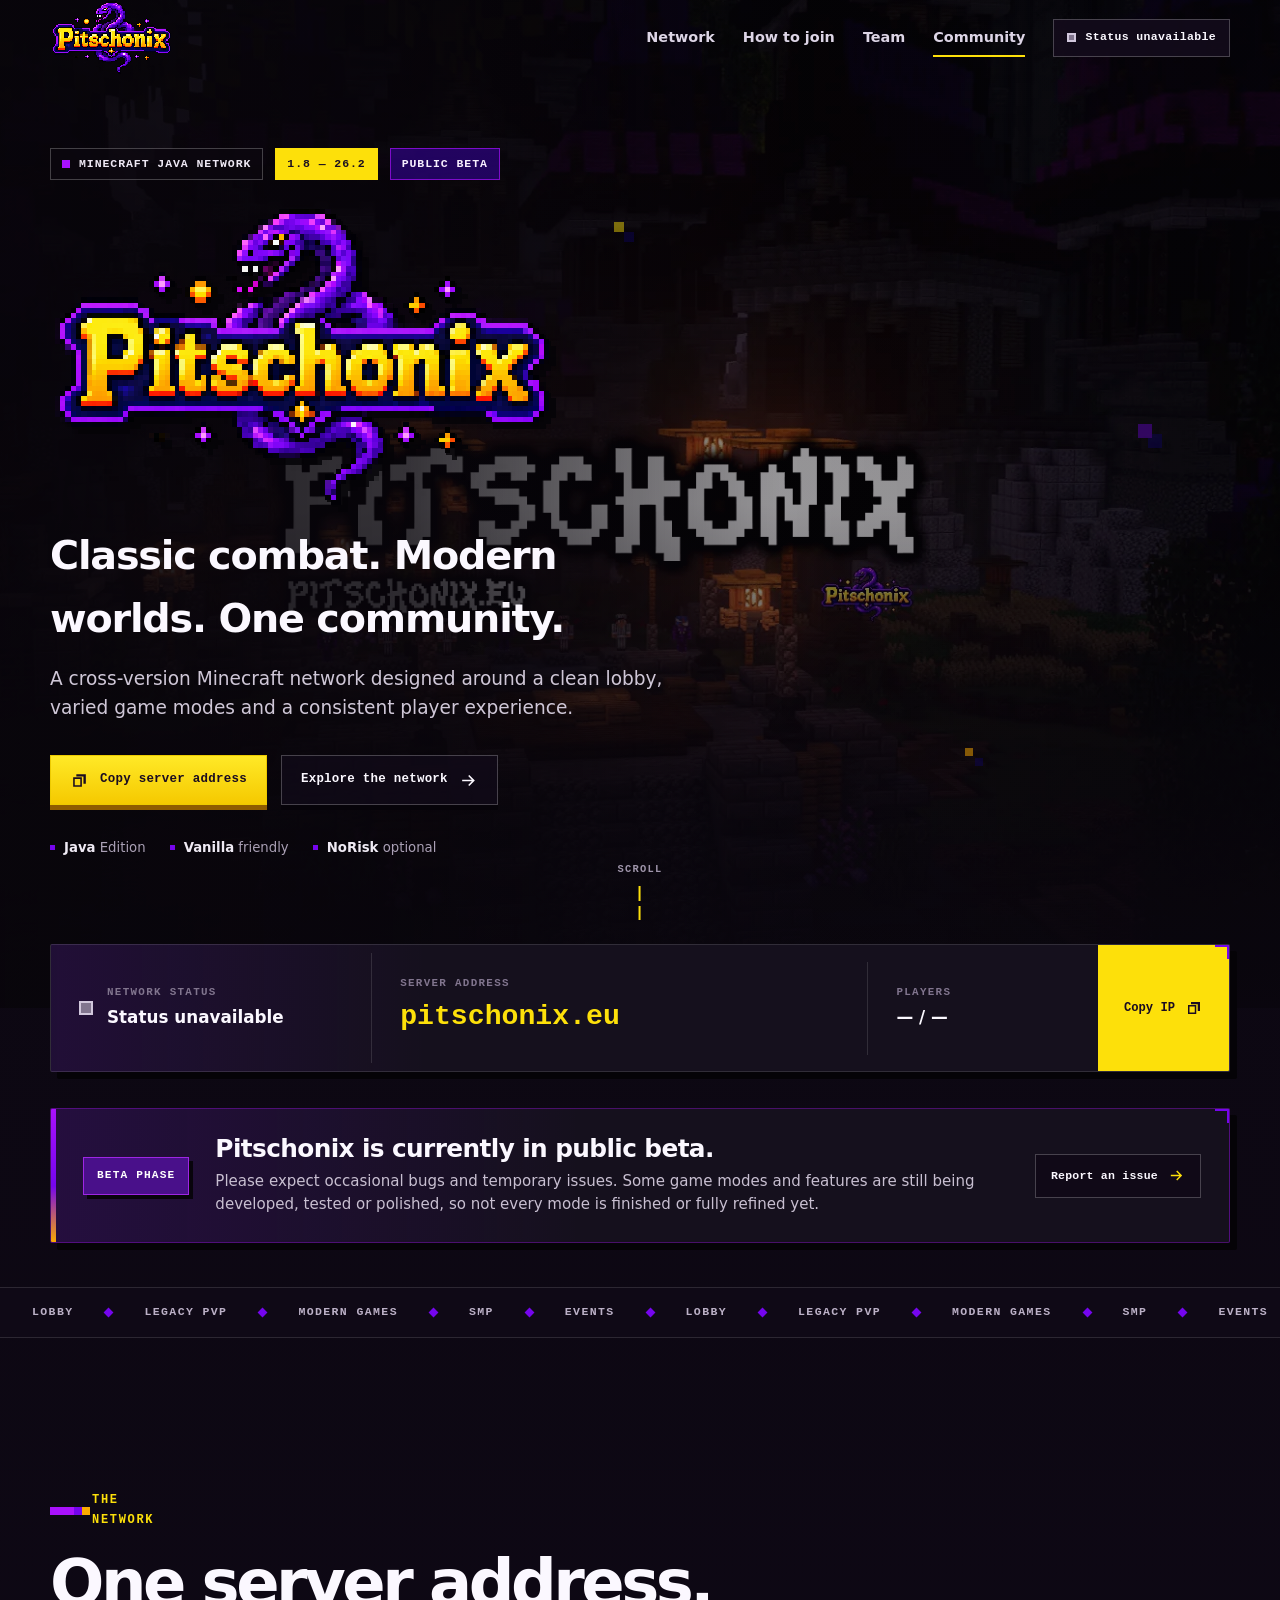
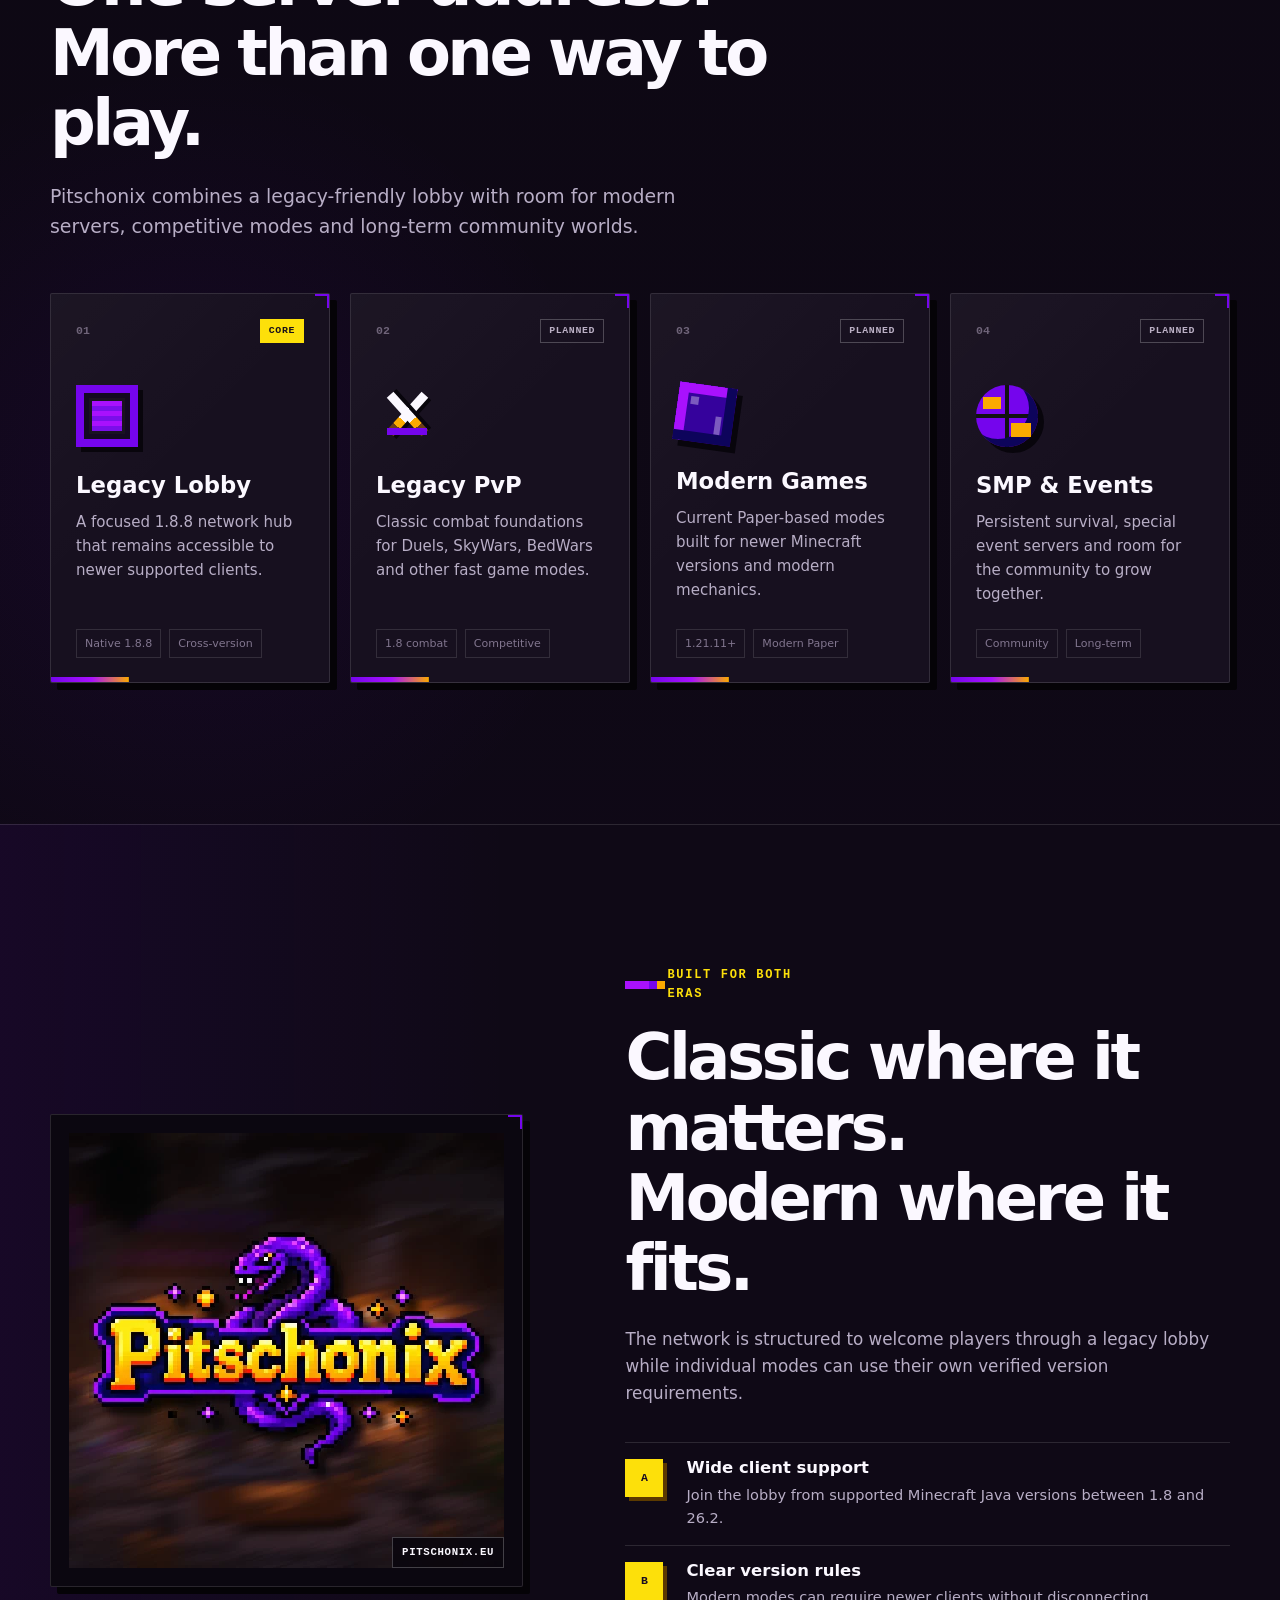
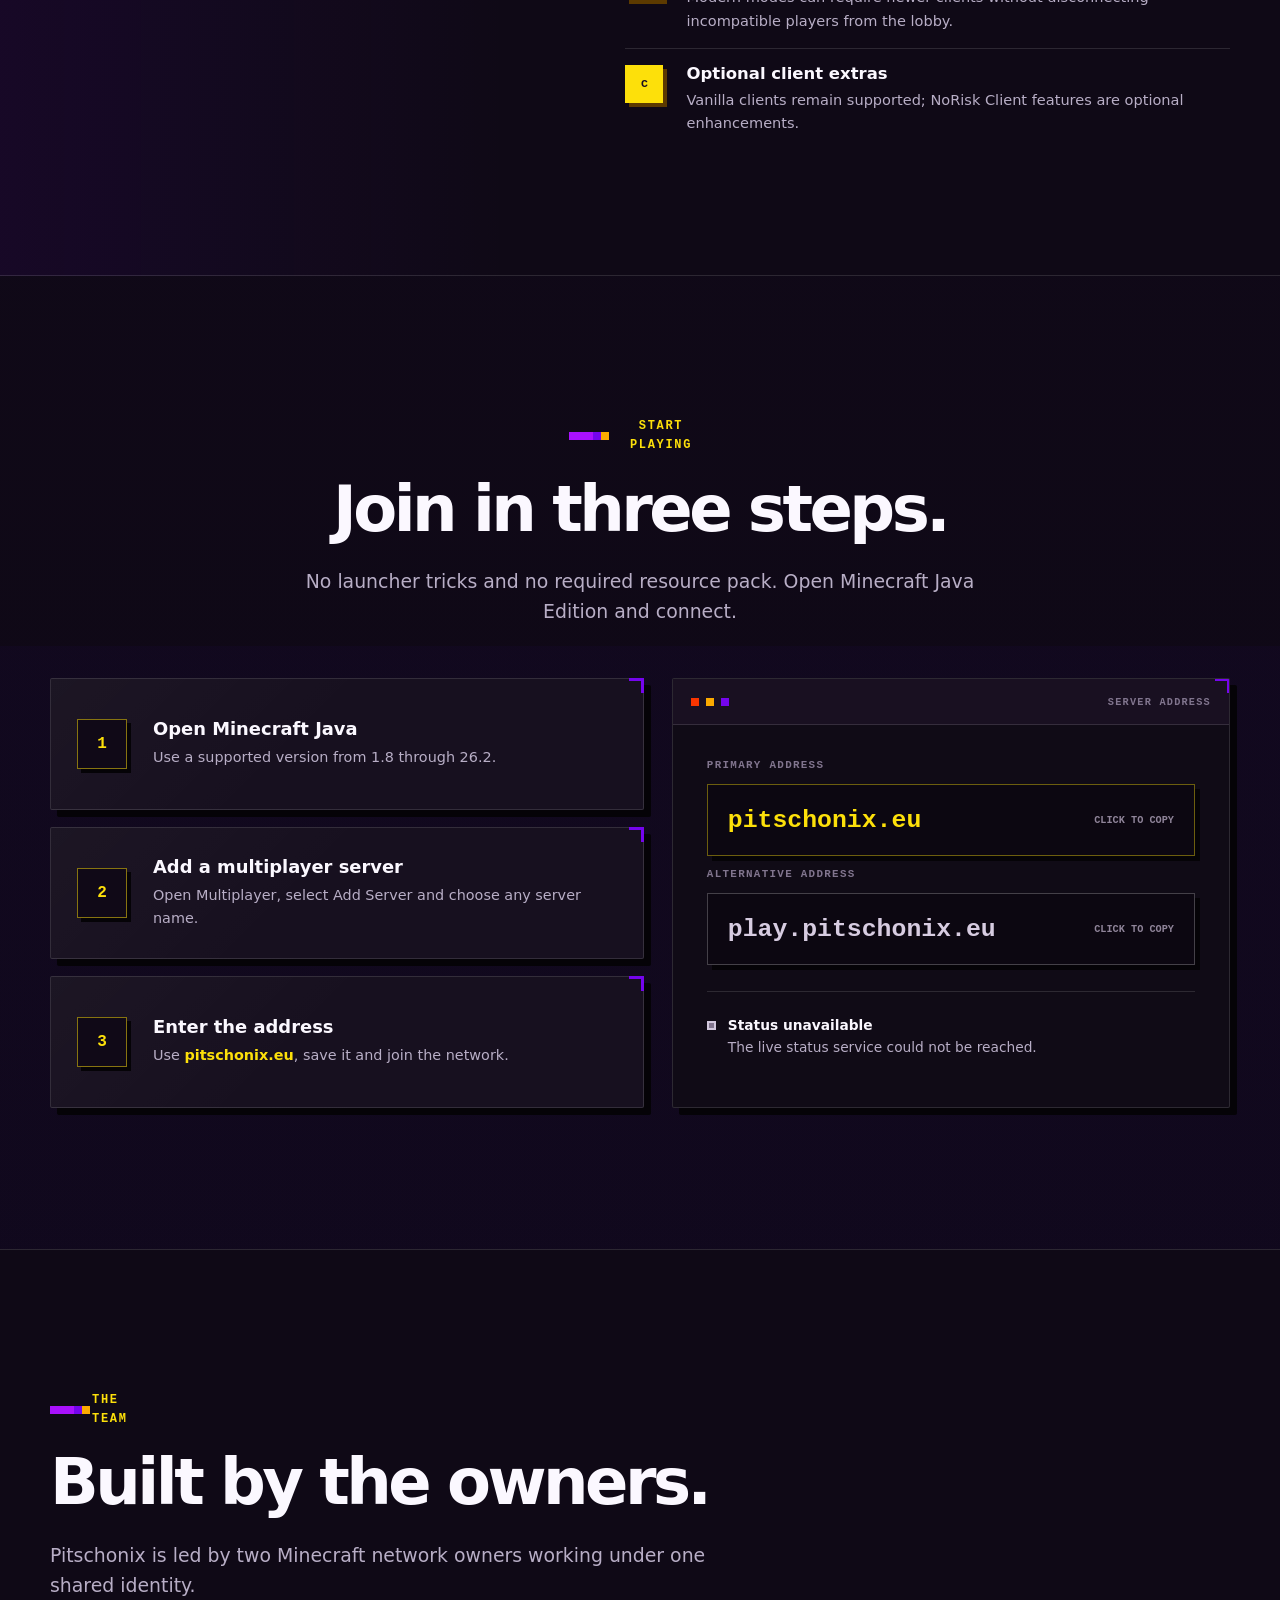
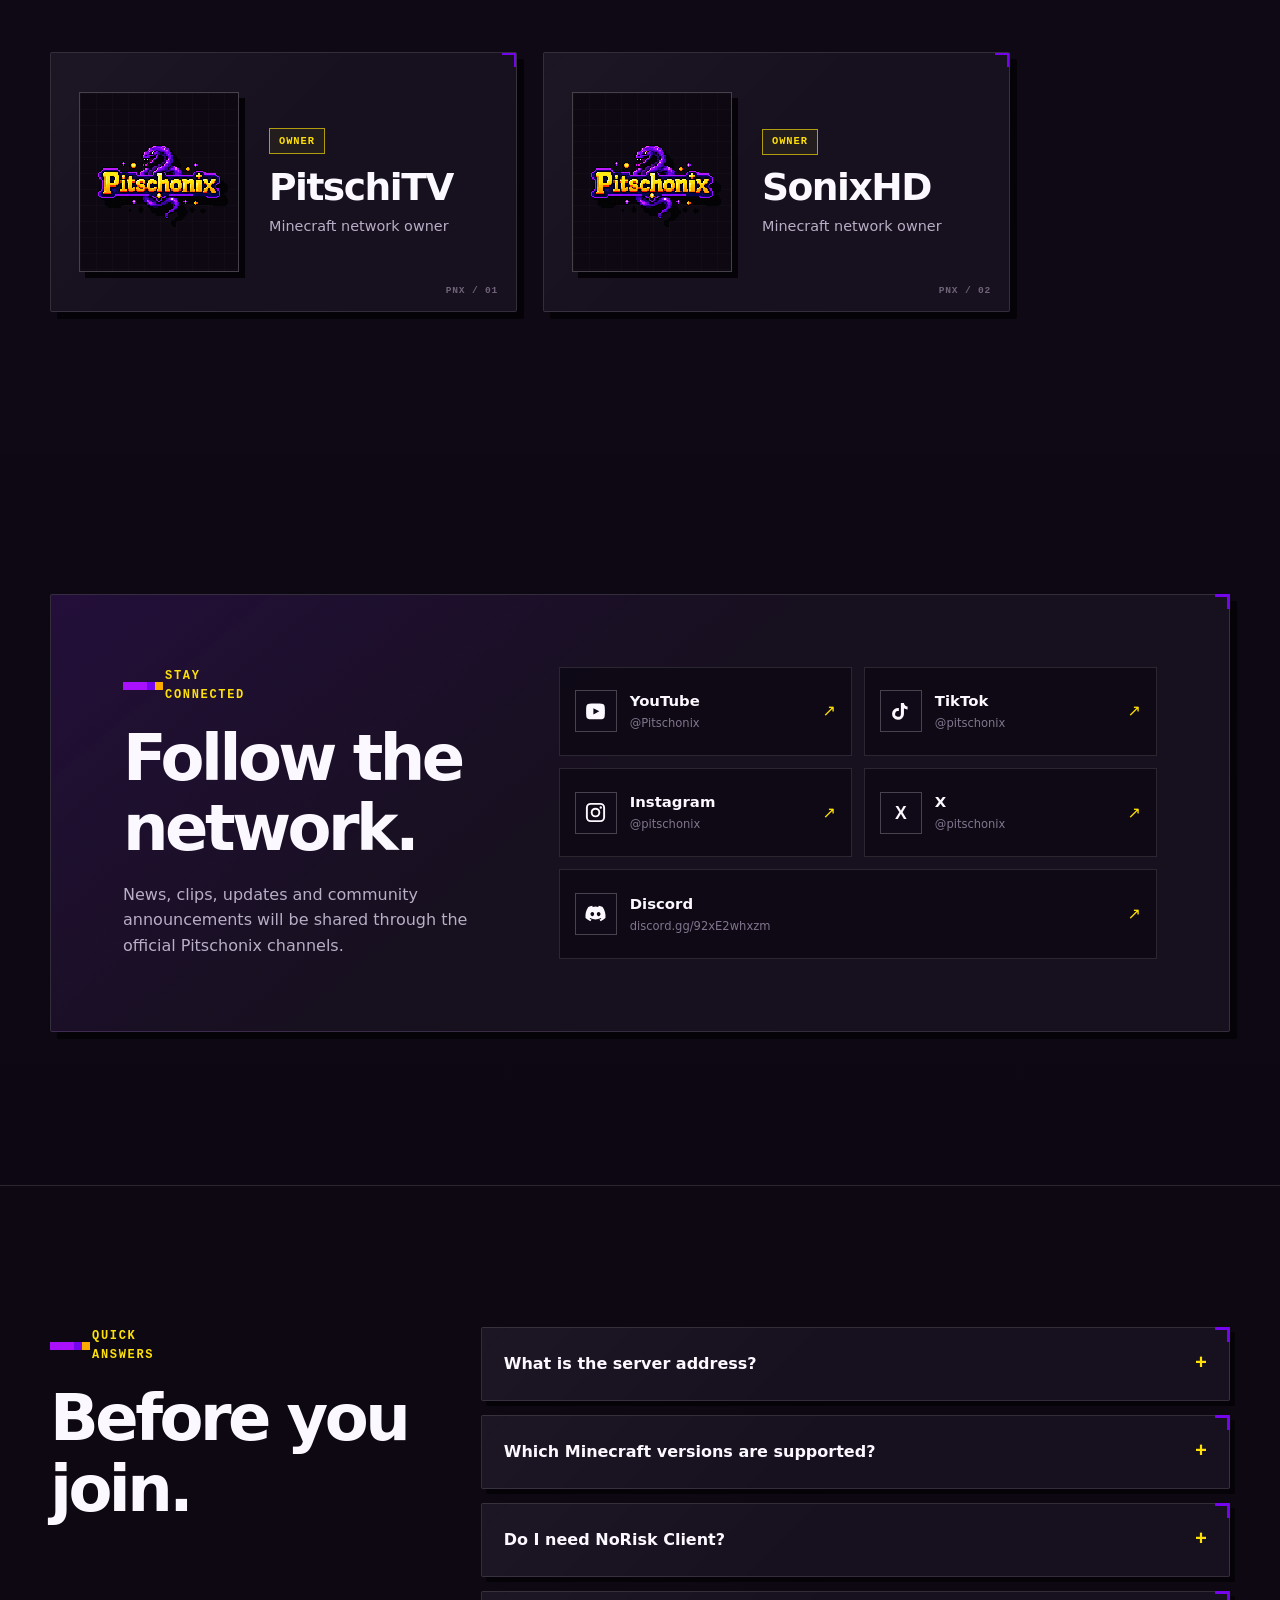
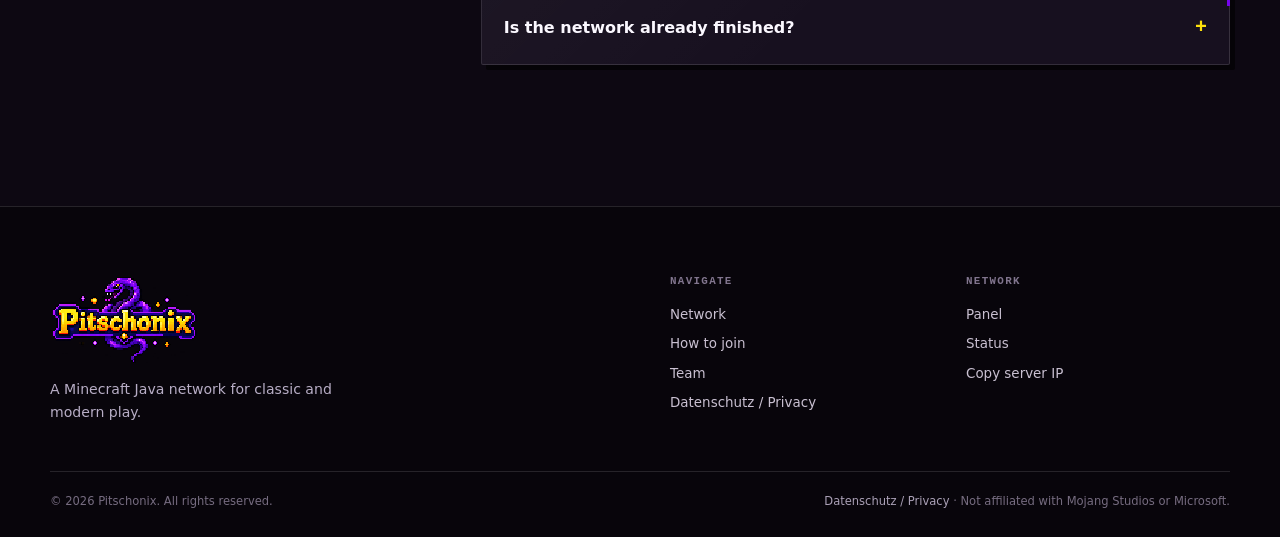
==== commit 29e304ad: "Add styled privacy page and downloadable policy" ====
--- a/index.html
+++ b/index.html
@@ -404,14 +404,14 @@
       </div>
 
       <div class="footer-links">
-        <div><span class="micro-label">Navigate</span><a href="#network">Network</a><a href="#join">How to join</a><a href="#team">Team</a></div>
+        <div><span class="micro-label">Navigate</span><a href="#network">Network</a><a href="#join">How to join</a><a href="#team">Team</a><a href="privacy.html">Datenschutz / Privacy</a></div>
         <div><span class="micro-label">Network</span><a href="https://panel.pitschonix.eu" data-config-link="panel" rel="noopener">Panel</a><a href="https://status.pitschonix.eu" data-config-link="status" rel="noopener">Status</a><button type="button" data-copy="pitschonix.eu">Copy server IP</button></div>
       </div>
     </div>
 
     <div class="shell footer-bottom">
       <span>© <span data-year></span> Pitschonix. All rights reserved.</span>
-      <span>Not affiliated with Mojang Studios or Microsoft.</span>
+      <span><a href="privacy.html">Datenschutz / Privacy</a> · Not affiliated with Mojang Studios or Microsoft.</span>
     </div>
   </footer>
 
--- a/assets/css/style.css
+++ b/assets/css/style.css
@@ -231,8 +231,10 @@
 
 .section-kicker::before {
   content: "";
+  flex: 0 0 24px;
   width: 8px;
   height: 8px;
+  margin-right: 8px;
   background: var(--magenta);
   box-shadow: 8px 0 0 var(--purple), 16px 0 0 var(--gold);
 }
@@ -1753,6 +1755,149 @@
   font-size: 0.72rem;
 }
 
+.footer-bottom a {
+  color: #aaa0b6;
+  transition: color 150ms ease;
+}
+
+.footer-bottom a:hover {
+  color: var(--yellow);
+}
+
+/* Privacy page */
+.privacy-hero {
+  position: relative;
+  overflow: hidden;
+  border-bottom: 1px solid var(--line);
+  padding: clamp(150px, 18vw, 220px) 0 clamp(72px, 9vw, 112px);
+  background:
+    linear-gradient(115deg, rgba(117, 5, 237, 0.2), transparent 46%),
+    radial-gradient(circle at 78% 32%, rgba(253, 224, 10, 0.1), transparent 26rem);
+}
+
+.privacy-hero::after {
+  content: "";
+  position: absolute;
+  right: max(4vw, 24px);
+  bottom: -34px;
+  width: 150px;
+  height: 150px;
+  border: 1px solid rgba(169, 17, 253, 0.36);
+  box-shadow: 22px -22px 0 rgba(253, 224, 10, 0.06);
+  transform: rotate(18deg);
+}
+
+.privacy-hero__copy {
+  position: relative;
+  z-index: 1;
+  max-width: 820px;
+}
+
+.privacy-hero h1 {
+  margin: 0 0 22px;
+  font-size: clamp(3rem, 8vw, 7rem);
+  letter-spacing: -0.065em;
+}
+
+.privacy-hero p {
+  max-width: 720px;
+  margin-bottom: 30px;
+  font-size: clamp(1rem, 2vw, 1.22rem);
+}
+
+.privacy-layout {
+  display: grid;
+  grid-template-columns: minmax(0, 1fr) 280px;
+  gap: clamp(38px, 7vw, 82px);
+  align-items: start;
+}
+
+.privacy-content {
+  display: grid;
+  gap: 22px;
+}
+
+.privacy-card {
+  border: 1px solid var(--line);
+  padding: clamp(24px, 4vw, 40px);
+  background: linear-gradient(145deg, rgba(33, 21, 45, 0.86), rgba(17, 10, 25, 0.86));
+  box-shadow: 8px 8px 0 rgba(5, 3, 7, 0.62);
+}
+
+.privacy-card h2 {
+  margin-bottom: 14px;
+  font-size: clamp(1.35rem, 2.6vw, 2rem);
+  letter-spacing: -0.03em;
+}
+
+.privacy-card p:last-child,
+.privacy-card ul:last-child {
+  margin-bottom: 0;
+}
+
+.privacy-card ul {
+  margin: 0;
+  padding-left: 1.2rem;
+  color: var(--muted);
+}
+
+.privacy-card li + li {
+  margin-top: 8px;
+}
+
+.privacy-card strong {
+  color: var(--ink);
+}
+
+.privacy-summary {
+  border-color: rgba(253, 224, 10, 0.35);
+}
+
+.privacy-summary h2 {
+  color: var(--yellow);
+}
+
+.privacy-aside {
+  position: sticky;
+  top: calc(var(--header-height) + 28px);
+  display: grid;
+  gap: 14px;
+}
+
+.privacy-aside__panel {
+  border: 1px solid var(--line);
+  padding: 22px;
+  background: rgba(17, 10, 25, 0.92);
+}
+
+.privacy-aside__panel p {
+  margin: 8px 0 0;
+  font-size: 0.86rem;
+}
+
+.privacy-aside .button {
+  width: 100%;
+  justify-content: center;
+}
+
+.privacy-meta {
+  color: var(--muted-2);
+  font-family: ui-monospace, SFMono-Regular, Menlo, Monaco, Consolas, "Liberation Mono", monospace;
+  font-size: 0.72rem;
+  text-transform: uppercase;
+}
+
+@media (max-width: 820px) {
+  .privacy-layout {
+    grid-template-columns: 1fr;
+  }
+
+  .privacy-aside {
+    position: static;
+    order: -1;
+  }
+}
+
 /* Toast and no-script */
 .toast {
   position: fixed;
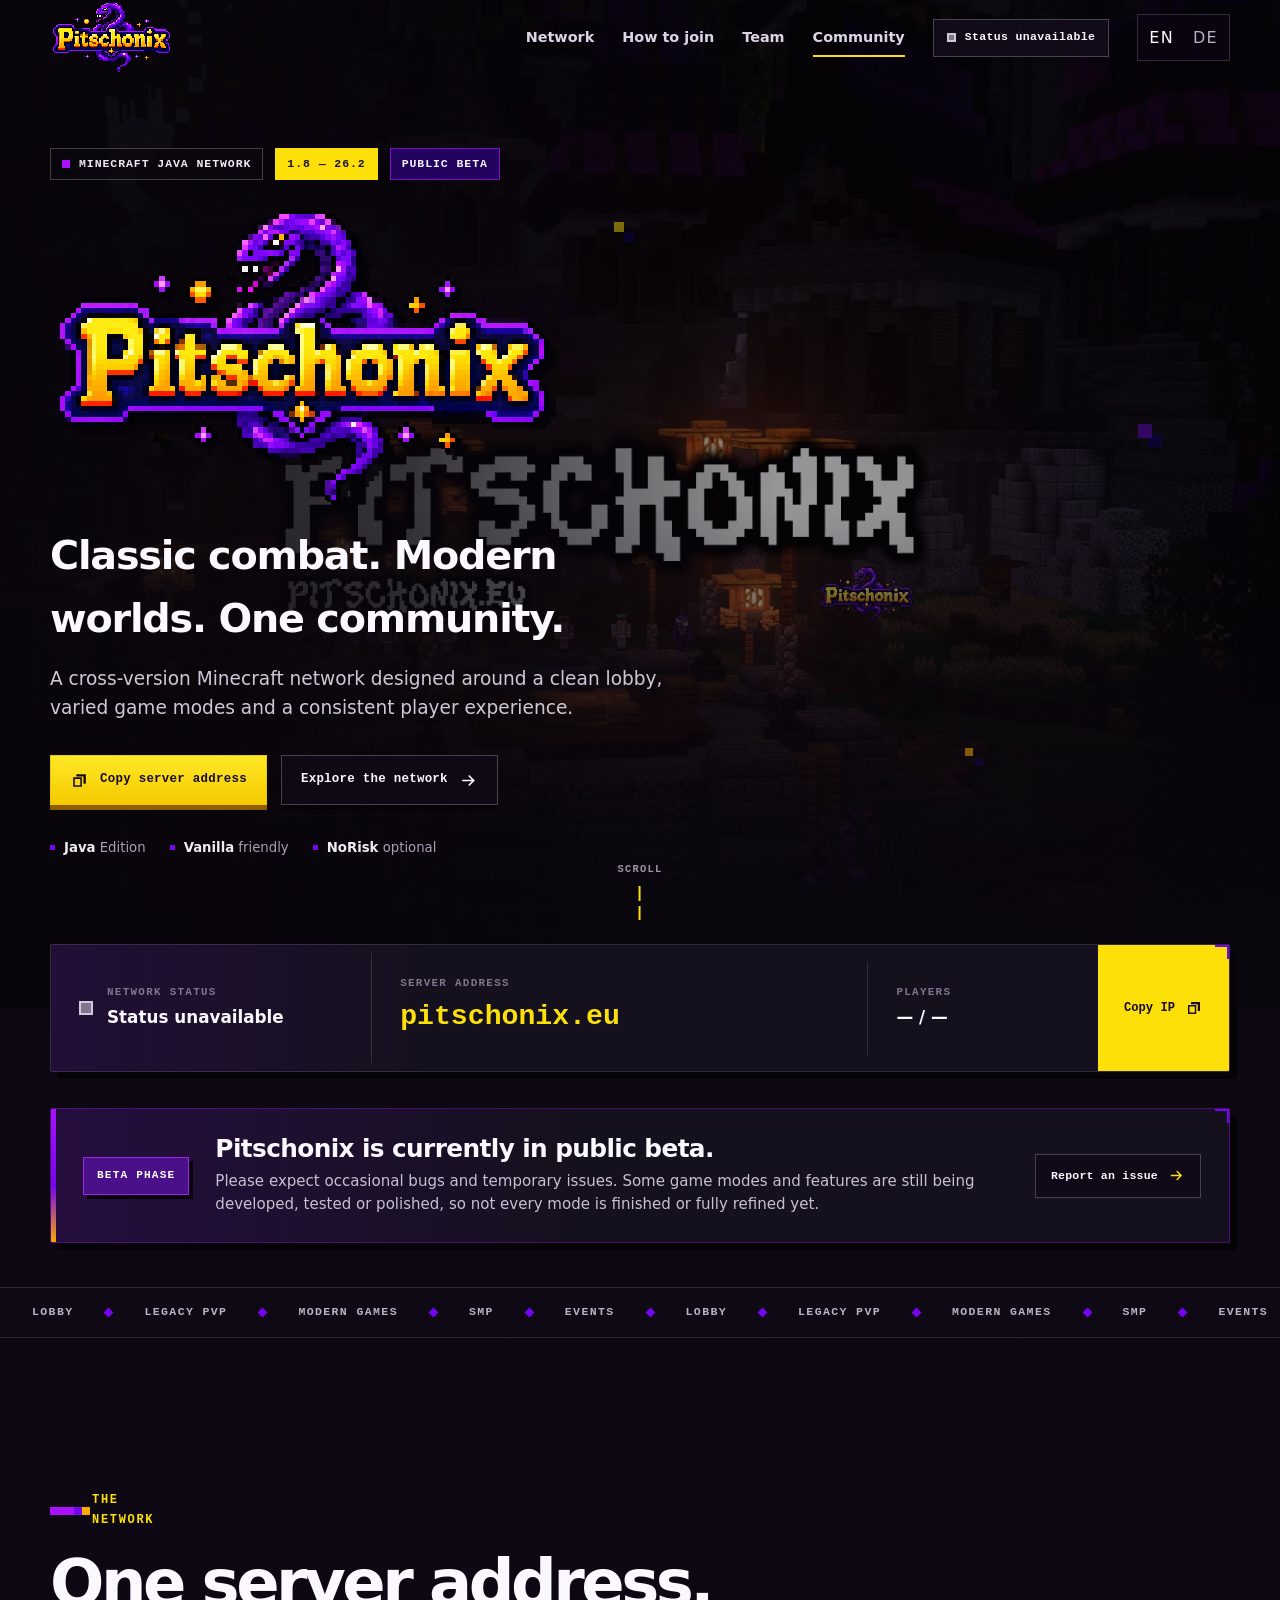
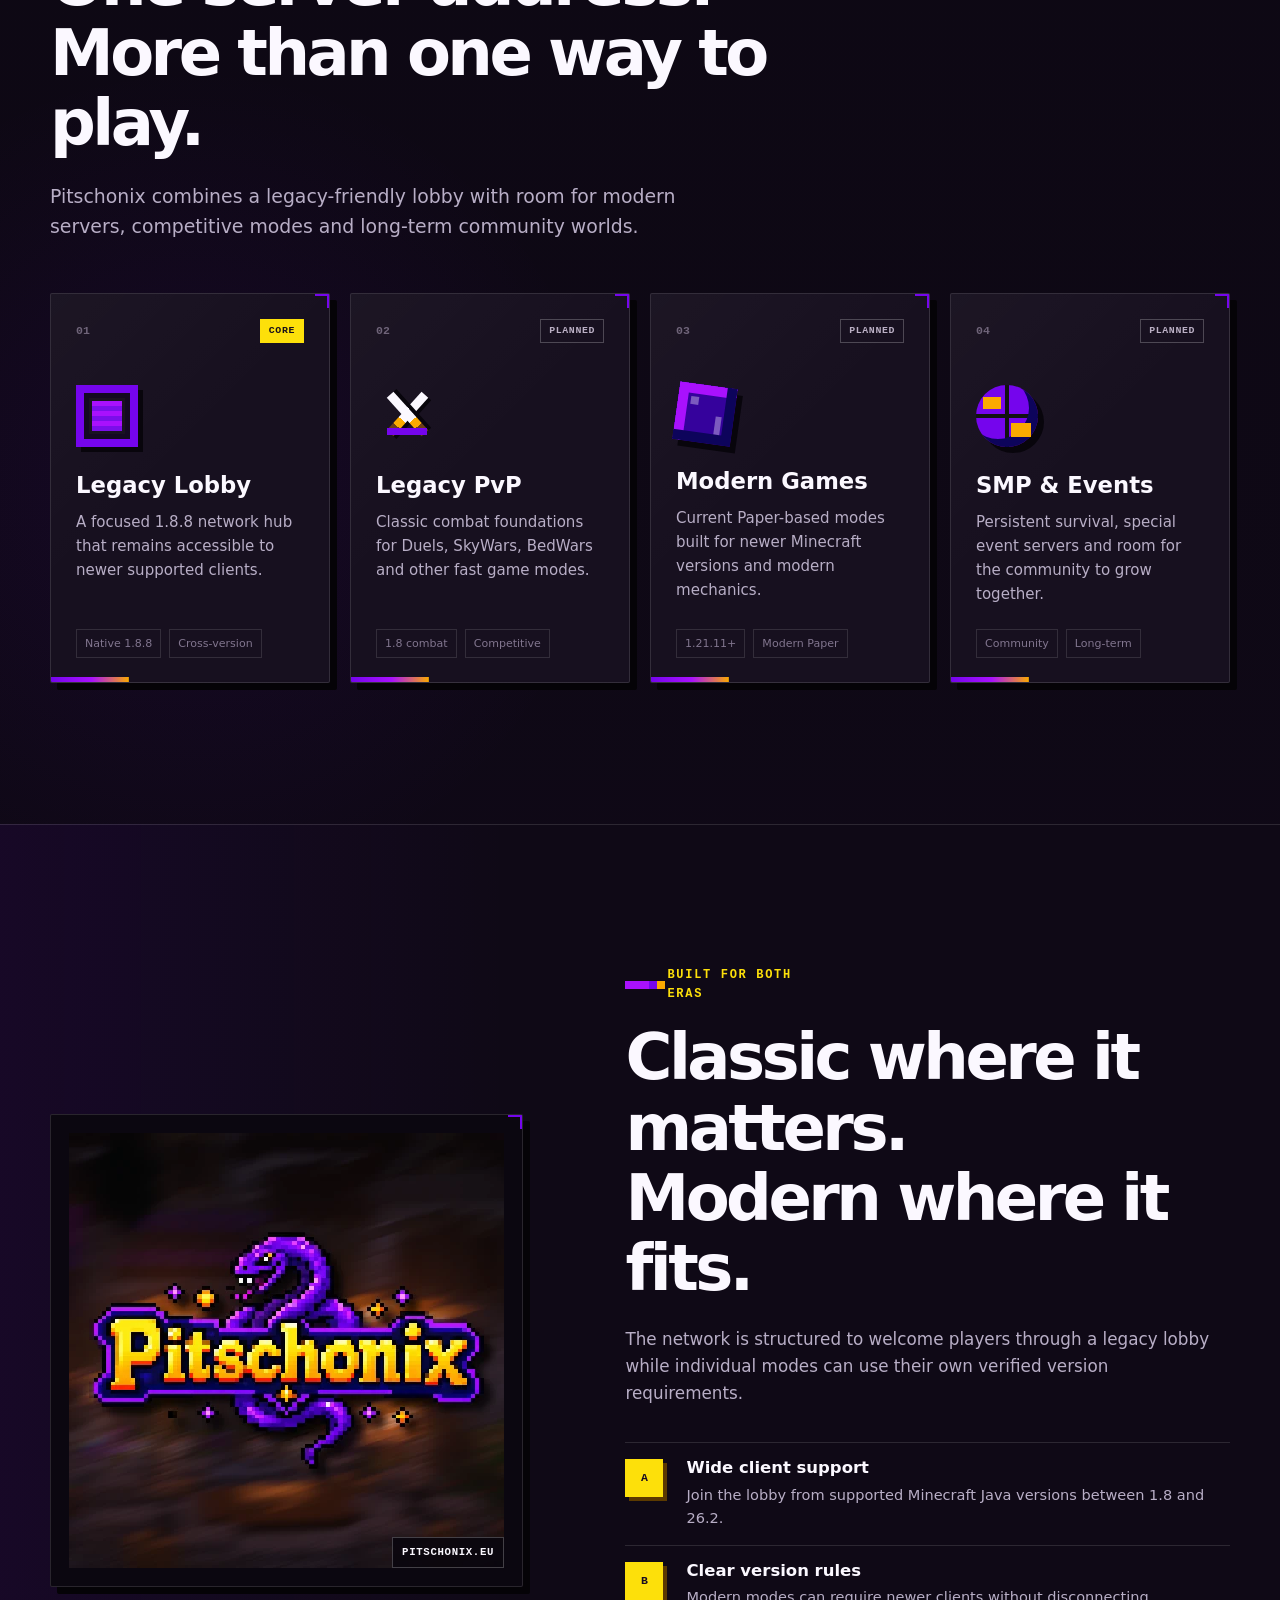
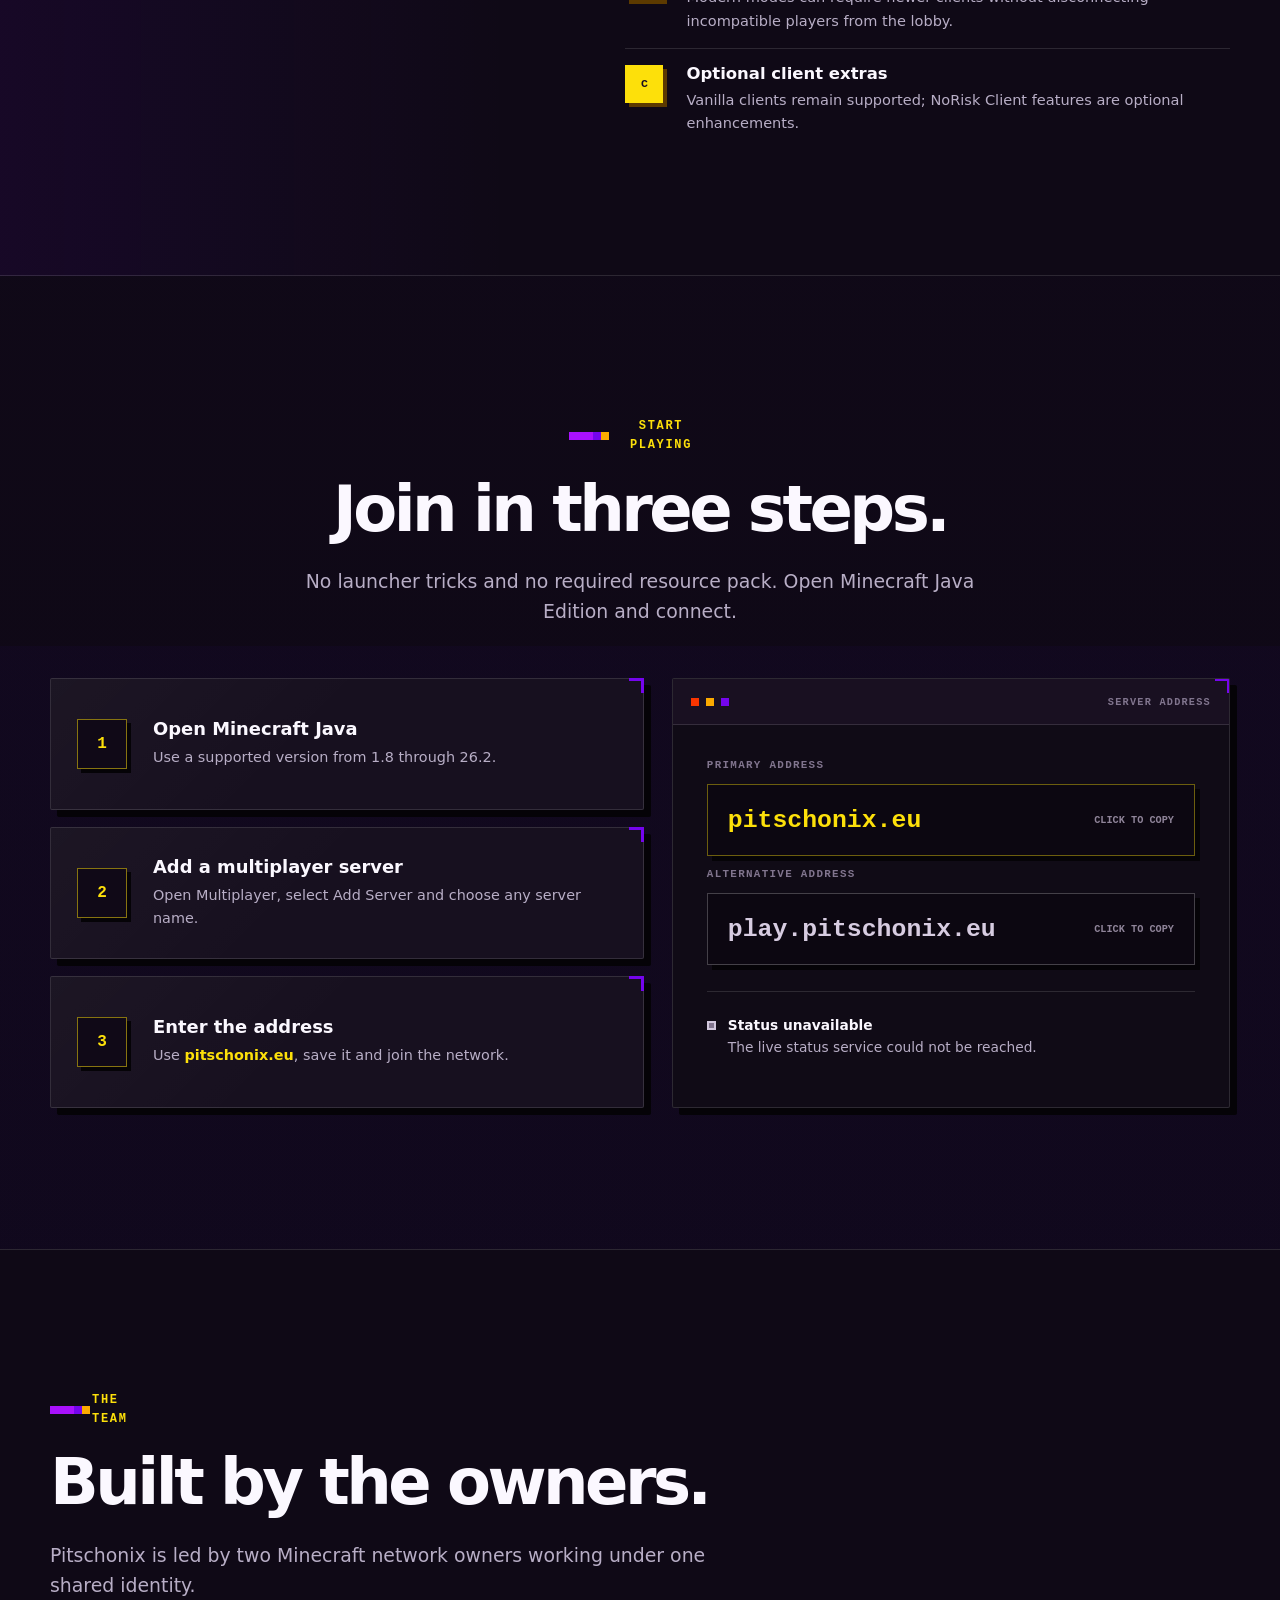
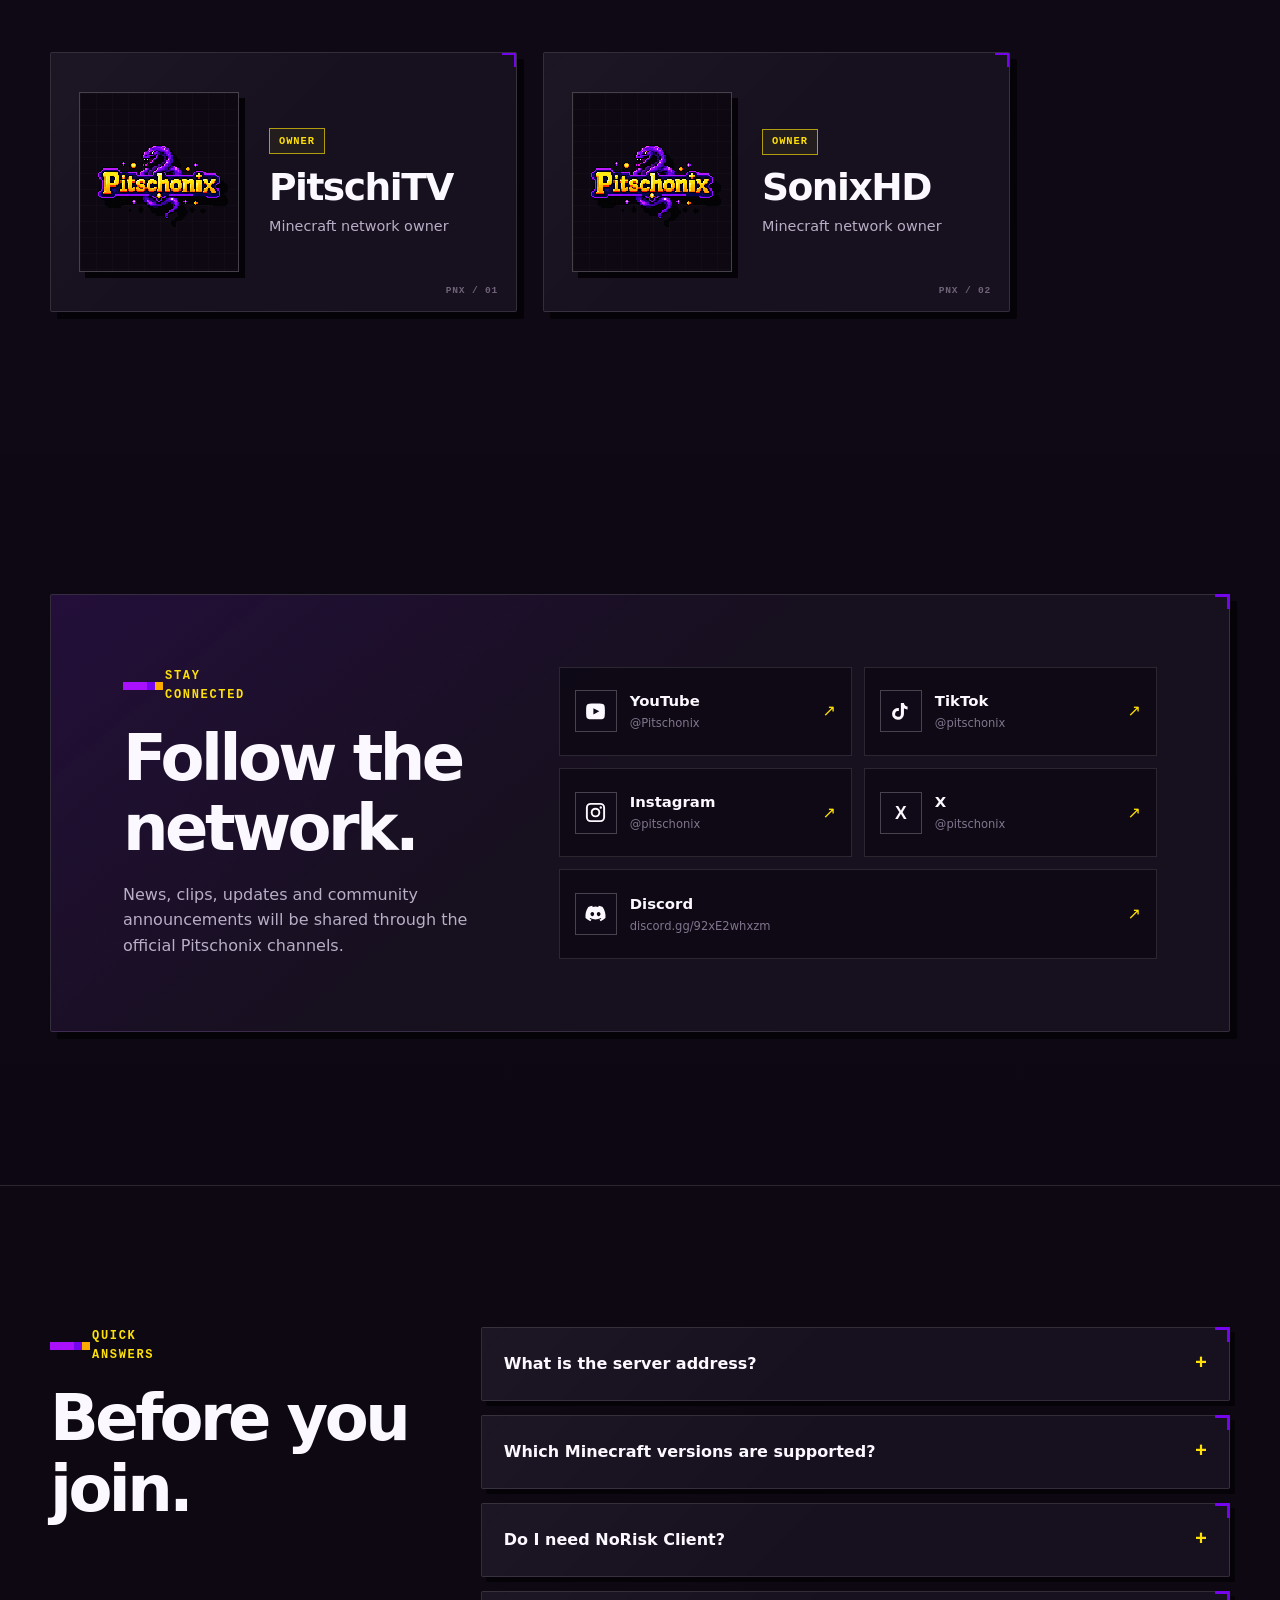
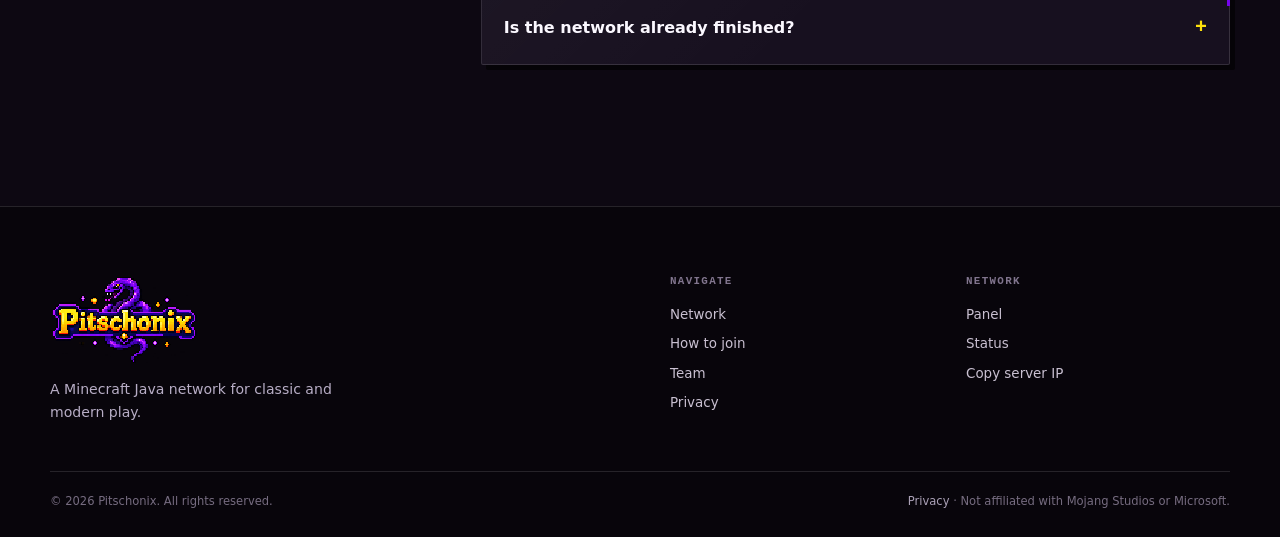
==== commit fa595409: "Add persistent English and German website languages" ====
--- a/index.html
+++ b/index.html
@@ -9,12 +9,12 @@
   <meta property="og:type" content="website">
   <meta property="og:title" content="Pitschonix Minecraft Network">
   <meta property="og:description" content="Join the Pitschonix Minecraft Java network public beta at pitschonix.eu.">
-  <meta property="og:image" content="https://www.pitschonix.eu/assets/img/og-image.jpg">
-  <meta property="og:url" content="https://www.pitschonix.eu/">
+  <meta property="og:image" content="https://pitschonix.eu/assets/img/og-image.jpg">
+  <meta property="og:url" content="https://pitschonix.eu/">
   <meta name="twitter:card" content="summary_large_image">
   <title>Pitschonix — Minecraft Network</title>
 
-  <link rel="canonical" href="https://www.pitschonix.eu/">
+  <link rel="canonical" href="https://pitschonix.eu/">
 
   <link rel="icon" type="image/png" sizes="32x32" href="assets/img/favicon-32.png">
   <link rel="icon" type="image/png" sizes="64x64" href="assets/img/favicon-64.png">
@@ -47,6 +47,10 @@
           <span class="status-dot" data-status-dot></span>
           <span data-status-label>Checking server</span>
         </a>
+        <div class="language-switch" aria-label="Language">
+          <button type="button" data-language="en" aria-label="English">EN</button>
+          <button type="button" data-language="de" aria-label="Deutsch">DE</button>
+        </div>
       </div>
     </nav>
   </header>
@@ -404,14 +408,14 @@
       </div>
 
       <div class="footer-links">
-        <div><span class="micro-label">Navigate</span><a href="#network">Network</a><a href="#join">How to join</a><a href="#team">Team</a><a href="privacy.html">Datenschutz / Privacy</a></div>
+        <div><span class="micro-label">Navigate</span><a href="#network">Network</a><a href="#join">How to join</a><a href="#team">Team</a><a href="privacy.html">Privacy</a></div>
         <div><span class="micro-label">Network</span><a href="https://panel.pitschonix.eu" data-config-link="panel" rel="noopener">Panel</a><a href="https://status.pitschonix.eu" data-config-link="status" rel="noopener">Status</a><button type="button" data-copy="pitschonix.eu">Copy server IP</button></div>
       </div>
     </div>
 
     <div class="shell footer-bottom">
       <span>© <span data-year></span> Pitschonix. All rights reserved.</span>
-      <span><a href="privacy.html">Datenschutz / Privacy</a> · Not affiliated with Mojang Studios or Microsoft.</span>
+      <span><a href="privacy.html">Privacy</a> · Not affiliated with Mojang Studios or Microsoft.</span>
     </div>
   </footer>
 
@@ -423,6 +427,7 @@
   <noscript><div class="noscript">JavaScript is disabled. You can still join with <strong>pitschonix.eu</strong>.</div></noscript>
 
   <script src="assets/js/config.js"></script>
+  <script src="assets/js/i18n.js"></script>
   <script src="assets/js/main.js" defer></script>
 </body>
 </html>
--- a/assets/css/style.css
+++ b/assets/css/style.css
@@ -1755,6 +1755,31 @@
   font-size: 0.72rem;
 }
 
+.language-switch {
+  display: inline-flex;
+  gap: 3px;
+  padding: 3px;
+  border: 1px solid rgba(255, 255, 255, .16);
+  background: rgba(12, 6, 20, .72);
+}
+
+.language-switch button {
+  min-width: 34px;
+  border: 0;
+  padding: 7px 8px;
+  color: var(--muted);
+  background: transparent;
+  font: 800 .68rem/1 var(--font-display);
+  letter-spacing: .08em;
+  cursor: pointer;
+}
+
+.language-switch button:hover,
+.language-switch button.is-active {
+  color: #fff;
+  background: linear-gradient(135deg, var(--purple), var(--pink));
+}
+
 .footer-bottom a {
   color: #aaa0b6;
   transition: color 150ms ease;
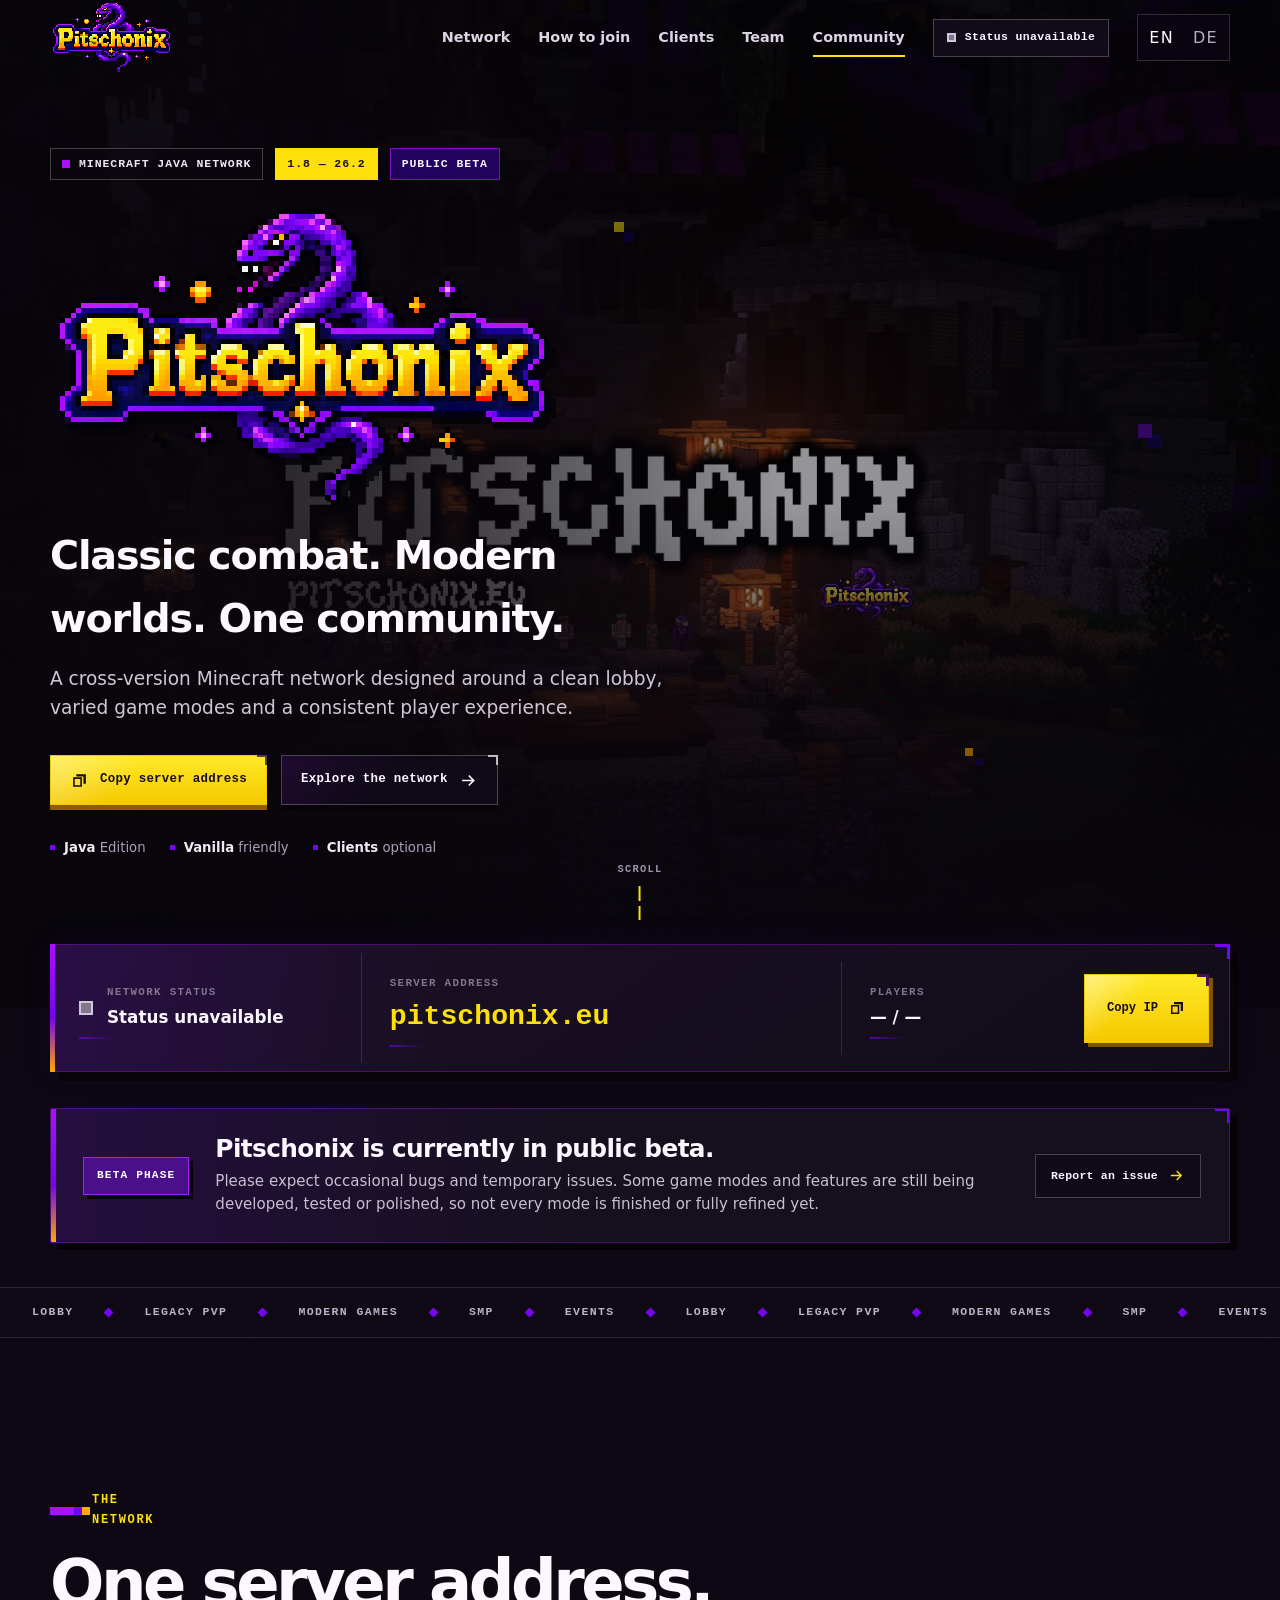
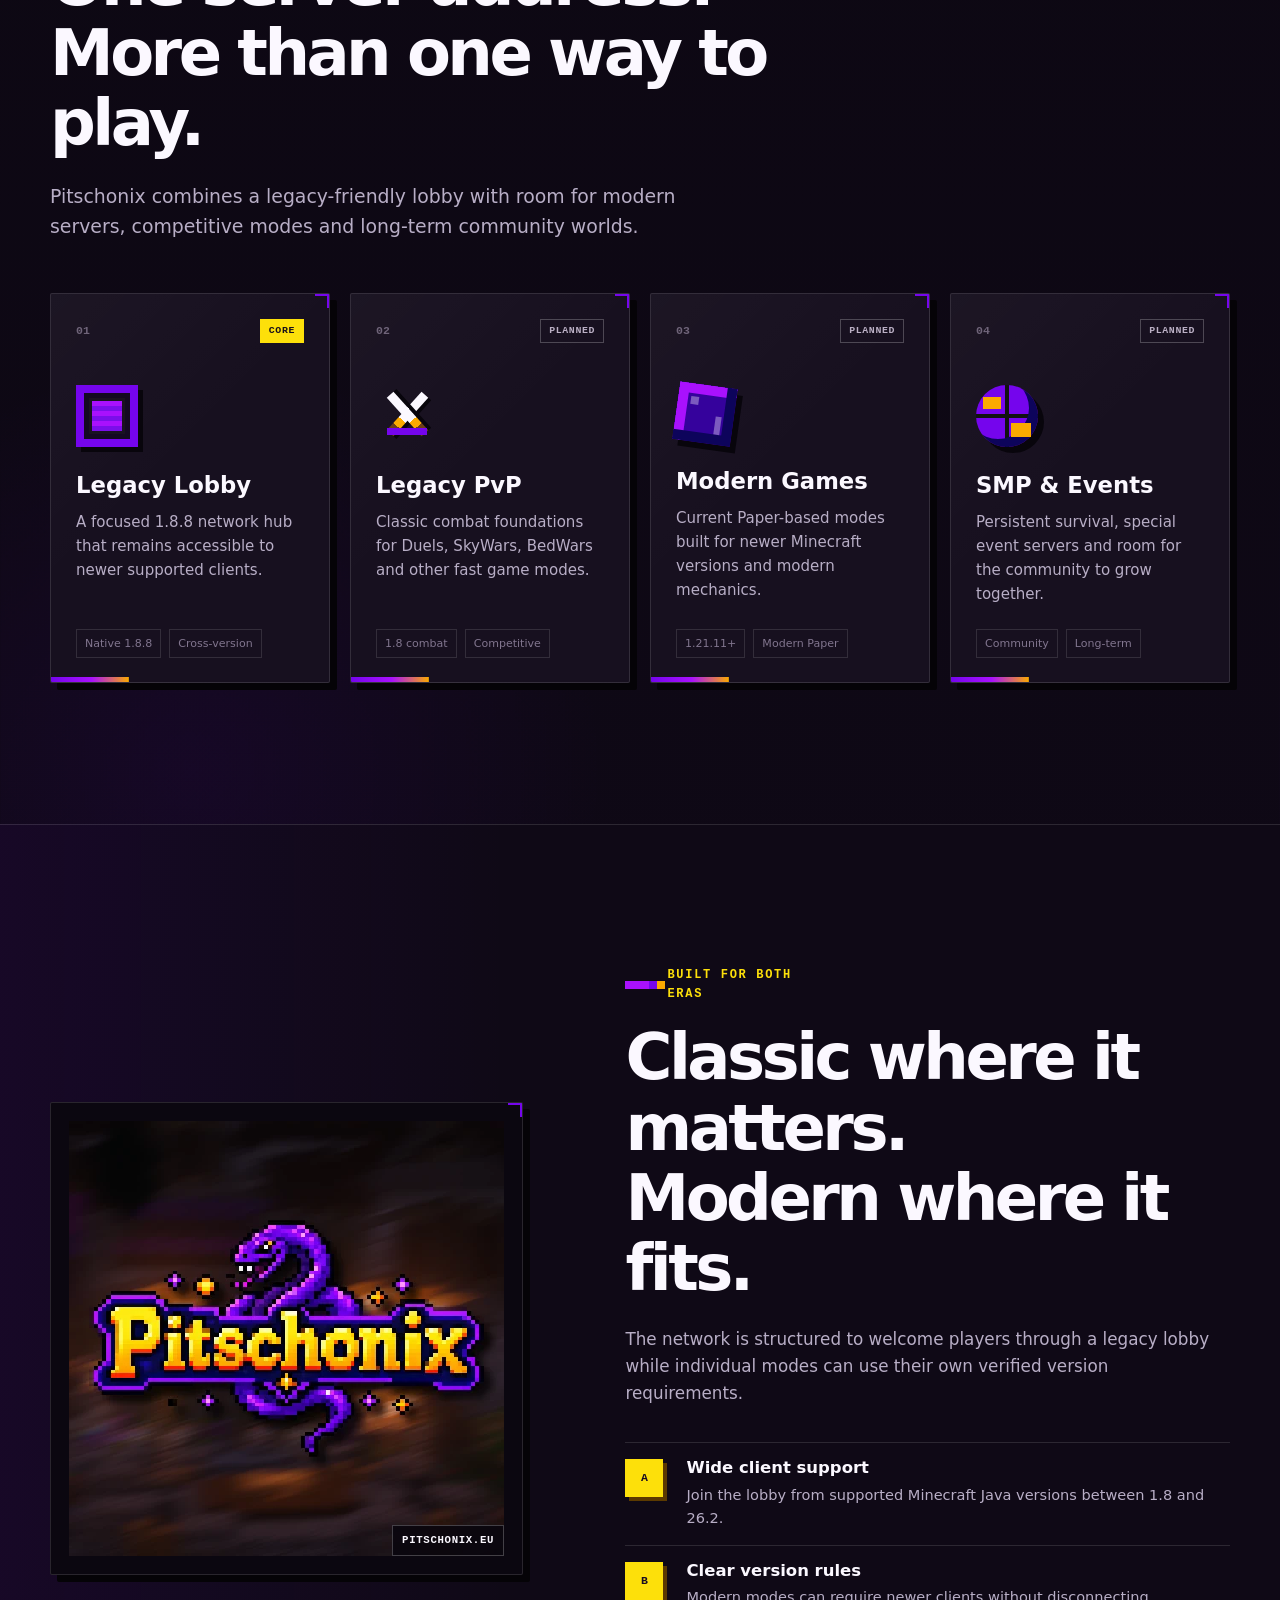
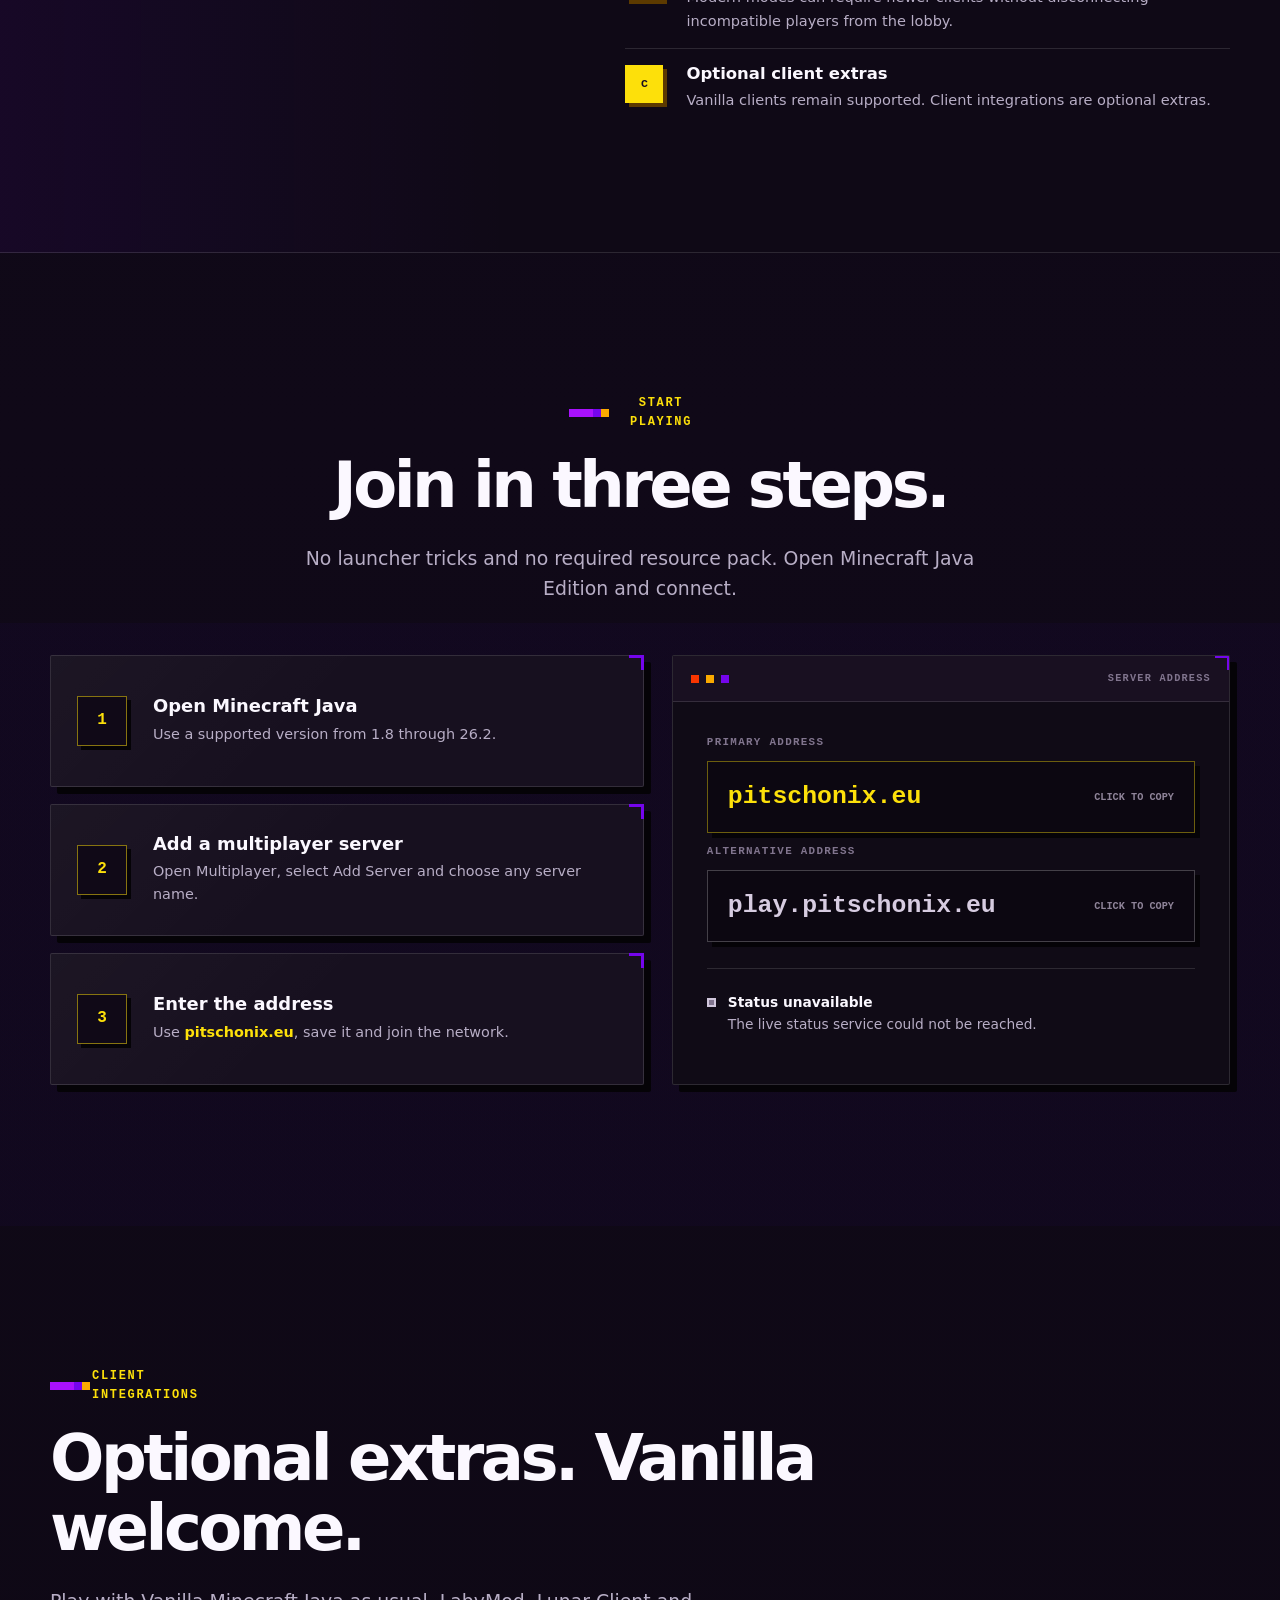
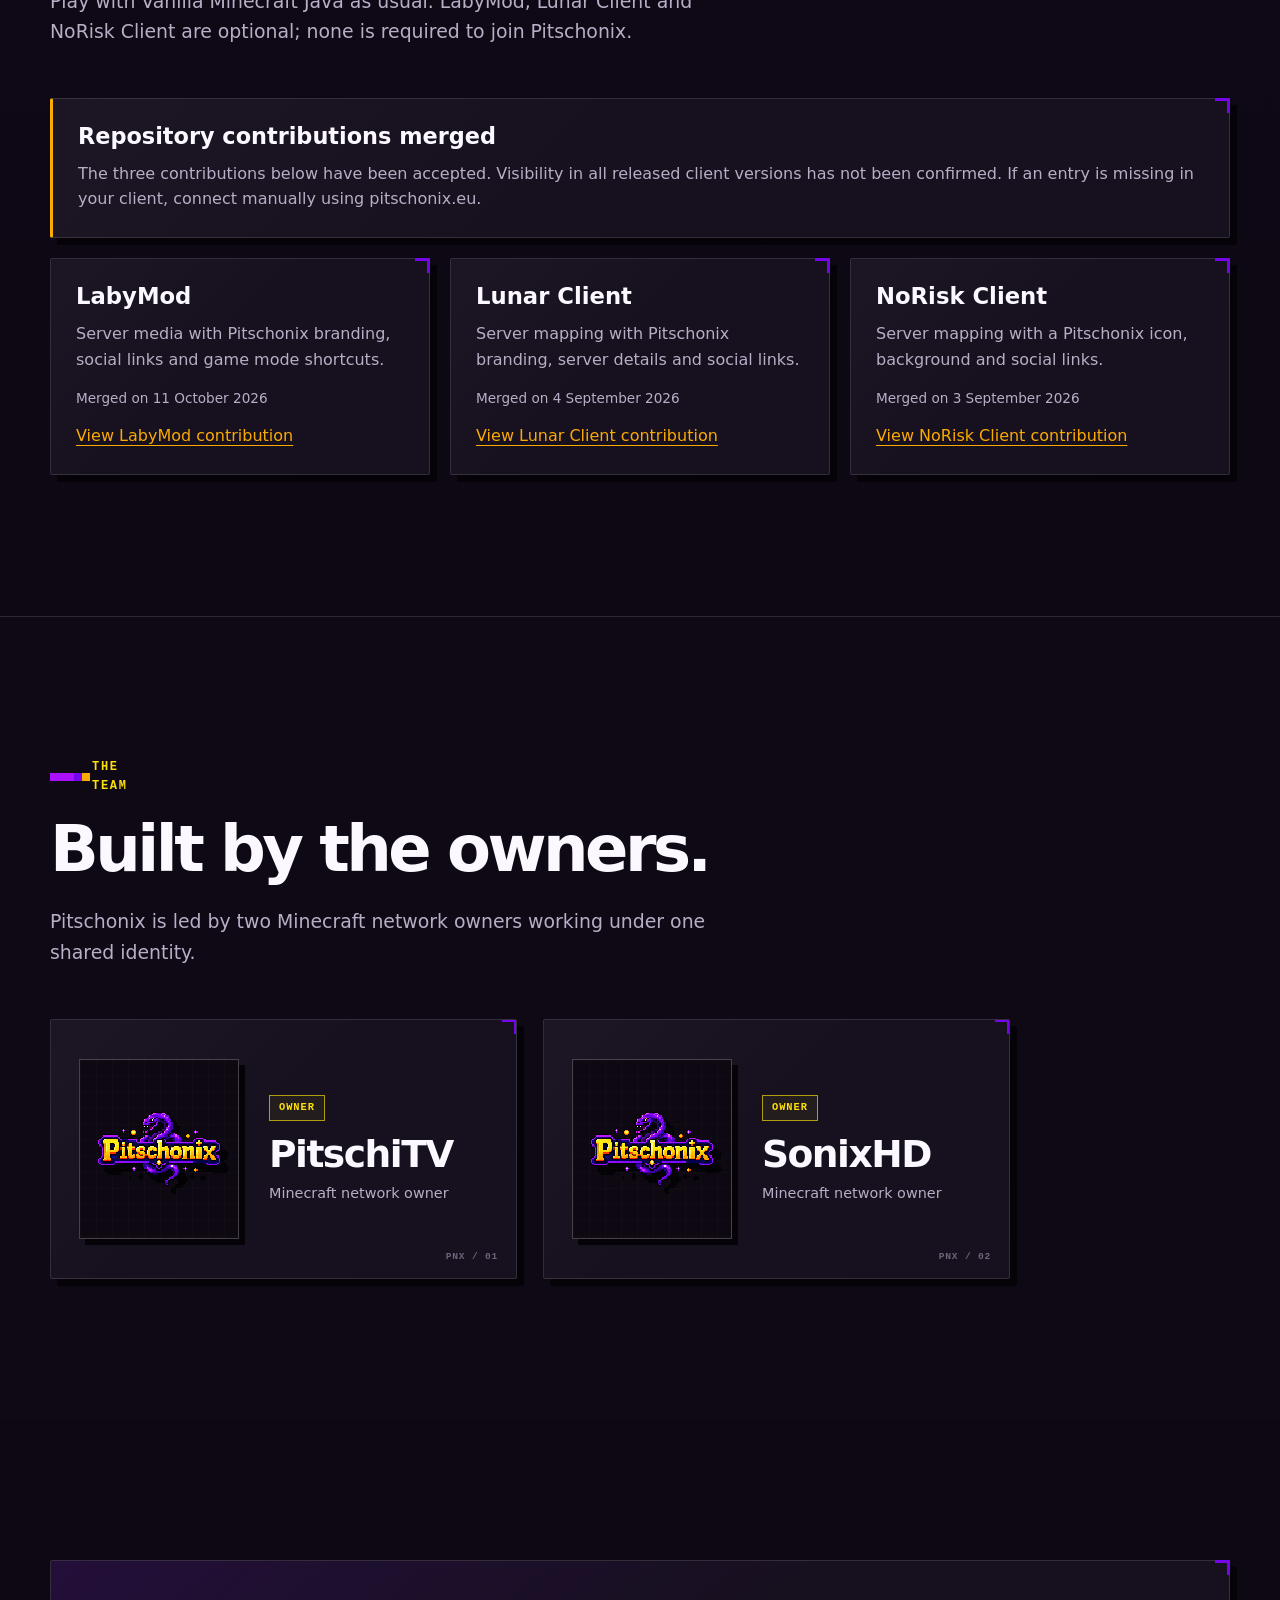
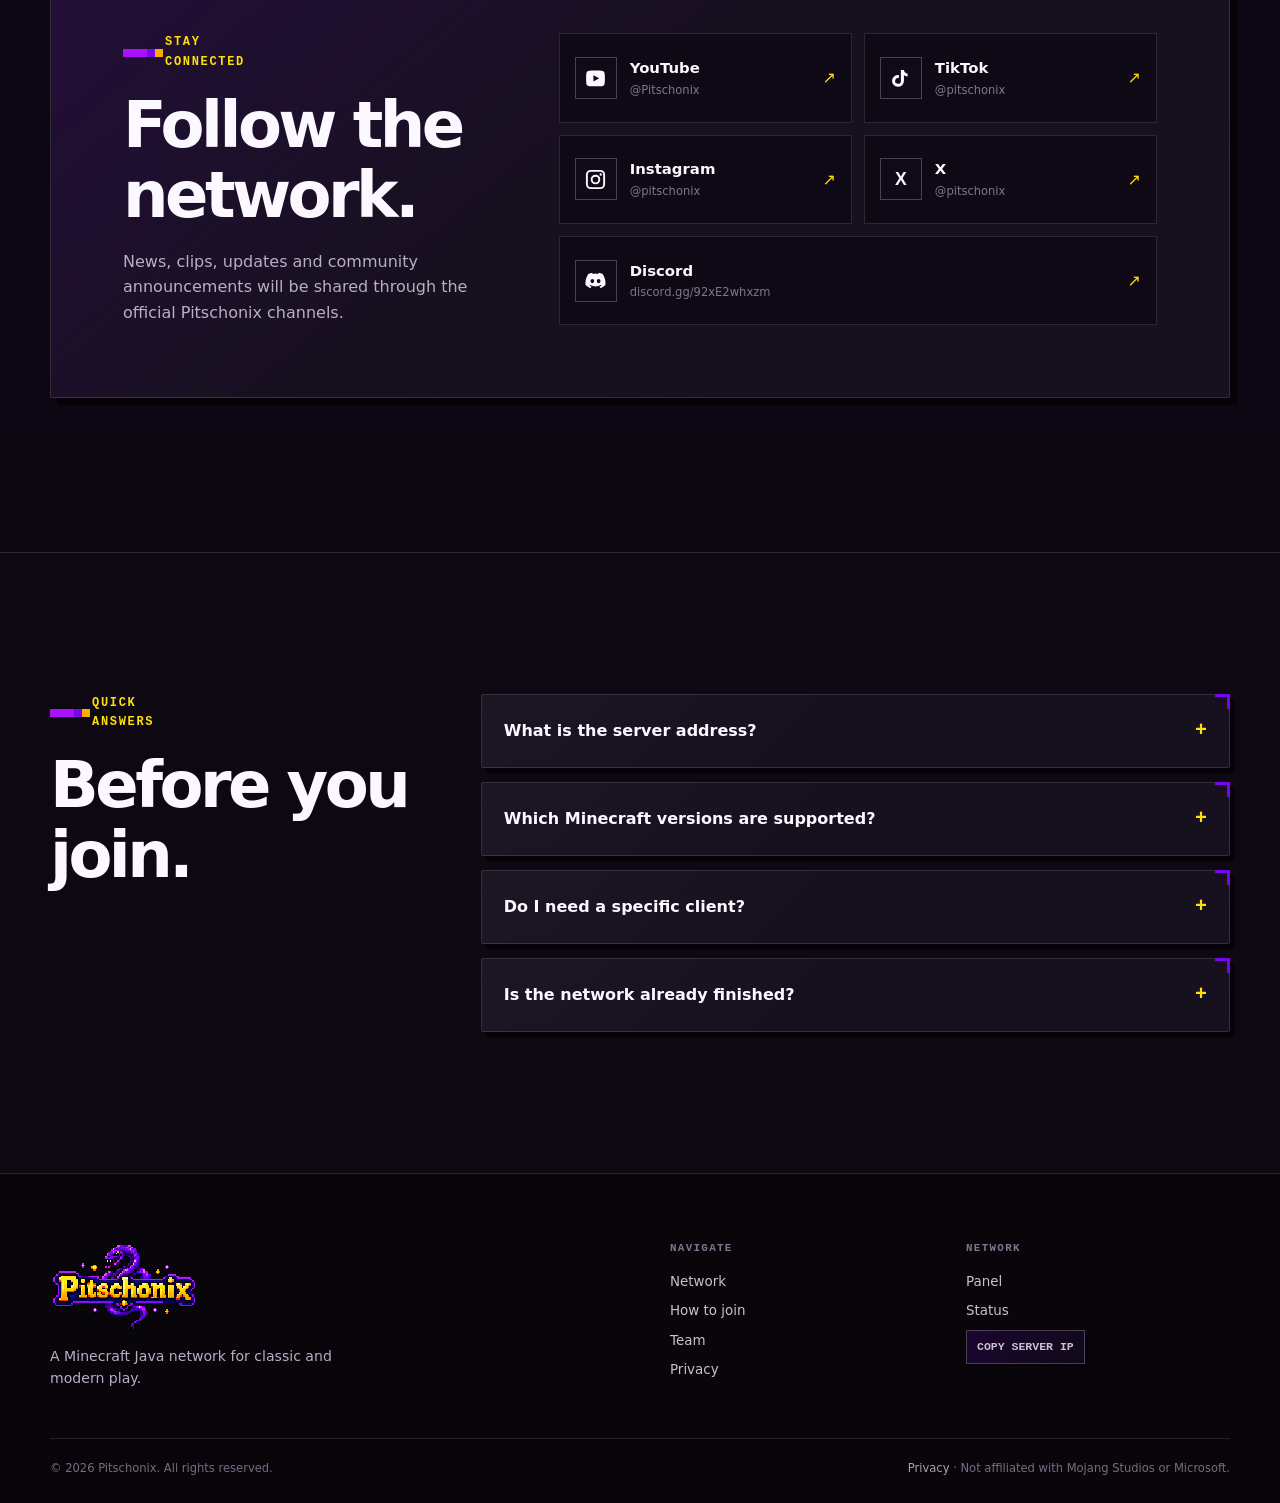
==== commit 773674c6: "Add bilingual overview of optional client integrations" ====
--- a/index.html
+++ b/index.html
@@ -41,6 +41,7 @@
       <div class="nav-menu" id="nav-menu" data-nav-menu>
         <a href="#network">Network</a>
         <a href="#join">How to join</a>
+        <a href="#clients">Clients</a>
         <a href="#team">Team</a>
         <a href="#community">Community</a>
         <a class="nav-console" href="#join" aria-label="Server status and address">
@@ -91,7 +92,7 @@
           <div class="hero__meta" aria-label="Network highlights">
             <span><strong>Java</strong> Edition</span>
             <span><strong>Vanilla</strong> friendly</span>
-            <span><strong>NoRisk</strong> optional</span>
+            <span><strong>Clients</strong> optional</span>
           </div>
         </div>
       </div>
@@ -235,7 +236,7 @@
             </div>
             <div class="principle">
               <span class="principle__mark">C</span>
-              <div><h3>Optional client extras</h3><p>Vanilla clients remain supported; NoRisk Client features are optional enhancements.</p></div>
+              <div><h3>Optional client extras</h3><p>Vanilla clients remain supported. Client integrations are optional extras.</p></div>
             </div>
           </div>
         </div>
@@ -291,6 +292,40 @@
       </div>
     </section>
 
+    <section class="section clients-section" id="clients" aria-labelledby="clients-title">
+      <div class="shell">
+        <header class="section-heading" data-reveal>
+          <span class="section-kicker">Client integrations</span>
+          <h2 id="clients-title">Optional extras. Vanilla welcome.</h2>
+          <p>Play with Vanilla Minecraft Java as usual. LabyMod, Lunar Client and NoRisk Client are optional; none is required to join Pitschonix.</p>
+        </header>
+        <div class="clients-notice pixel-panel" data-reveal>
+          <h3>Repository contributions merged</h3>
+          <p>The three contributions below have been accepted. Visibility in all released client versions has not been confirmed. If an entry is missing in your client, connect manually using pitschonix.eu.</p>
+        </div>
+        <div class="clients-grid">
+          <article class="client-card pixel-panel" data-reveal>
+            <h3>LabyMod</h3>
+            <p>Server media with Pitschonix branding, social links and game mode shortcuts.</p>
+            <p class="client-card__date">Merged on 11 October 2026</p>
+            <a href="https://github.com/LabyMod/server-media/pull/2583" target="_blank" rel="noopener noreferrer">View LabyMod contribution</a>
+          </article>
+          <article class="client-card pixel-panel" data-reveal>
+            <h3>Lunar Client</h3>
+            <p>Server mapping with Pitschonix branding, server details and social links.</p>
+            <p class="client-card__date">Merged on 4 September 2026</p>
+            <a href="https://github.com/LunarClient/ServerMappings/pull/5731" target="_blank" rel="noopener noreferrer">View Lunar Client contribution</a>
+          </article>
+          <article class="client-card pixel-panel" data-reveal>
+            <h3>NoRisk Client</h3>
+            <p>Server mapping with a Pitschonix icon, background and social links.</p>
+            <p class="client-card__date">Merged on 3 September 2026</p>
+            <a href="https://github.com/NoRiskClient/nrc-server-mappings/pull/241" target="_blank" rel="noopener noreferrer">View NoRisk Client contribution</a>
+          </article>
+        </div>
+      </div>
+    </section>
+
     <section class="section team-section" id="team" aria-labelledby="team-title">
       <div class="shell">
         <header class="section-heading" data-reveal>
@@ -388,8 +423,8 @@
             <p>The network target is Minecraft Java Edition 1.8 through 26.2. Individual modern modes may require Minecraft 1.21.11 or newer.</p>
           </details>
           <details class="pixel-panel" data-reveal>
-            <summary>Do I need NoRisk Client?<span aria-hidden="true">+</span></summary>
-            <p>No. Vanilla Minecraft clients remain supported. NoRisk Client features are optional enhancements.</p>
+            <summary>Do I need a specific client?<span aria-hidden="true">+</span></summary>
+            <p>No. Vanilla Minecraft Java remains supported. LabyMod, Lunar Client and NoRisk Client integrations are optional. Their repository contributions have been merged; visibility in all released client versions is not confirmed.</p>
           </details>
           <details class="pixel-panel" data-reveal>
             <summary>Is the network already finished?<span aria-hidden="true">+</span></summary>
--- a/assets/css/style.css
+++ b/assets/css/style.css
@@ -618,6 +618,7 @@
 }
 
 .button {
+  position: relative;
   display: inline-flex;
   align-items: center;
   justify-content: center;
@@ -632,6 +633,18 @@
   transition: transform 160ms var(--ease), box-shadow 160ms var(--ease), border-color 160ms ease, background 160ms ease;
 }
 
+.button::after {
+  content: "";
+  position: absolute;
+  top: -1px;
+  right: -1px;
+  width: 8px;
+  height: 8px;
+  border-top: 2px solid currentColor;
+  border-right: 2px solid currentColor;
+  opacity: 0.72;
+}
+
 .button svg {
   width: 19px;
   height: 19px;
@@ -641,7 +654,9 @@
 .button--primary {
   color: #1a0c21;
   border-color: #edca00;
-  background: linear-gradient(180deg, #ffe927, #f5c900);
+  background:
+    linear-gradient(135deg, rgba(255, 255, 255, 0.34), transparent 38%),
+    linear-gradient(180deg, #ffe927, #f5c900);
   box-shadow: 0 5px 0 #8f5c00;
 }
 
@@ -658,7 +673,9 @@
 .button--secondary {
   color: var(--ink);
   border-color: var(--line-strong);
-  background: rgba(17, 10, 25, 0.72);
+  background:
+    linear-gradient(135deg, rgba(169, 17, 253, 0.11), transparent 48%),
+    rgba(17, 10, 25, 0.86);
   box-shadow: 0 5px 0 #060309;
 }
 
@@ -737,10 +754,20 @@
   grid-template-columns: 1fr minmax(250px, 1.55fr) 0.72fr auto;
   align-items: center;
   min-height: 128px;
-  overflow: hidden;
+  overflow: visible;
+  border-color: rgba(169, 17, 253, 0.34);
   background:
-    linear-gradient(90deg, rgba(117, 5, 237, 0.12), transparent 32%),
-    #15101d;
+    linear-gradient(90deg, rgba(117, 5, 237, 0.16), transparent 34%),
+    linear-gradient(145deg, #1b1125, #120c19);
+  box-shadow: 9px 9px 0 rgba(5, 3, 7, 0.82), 0 0 34px rgba(117, 5, 237, 0.08);
+}
+
+.server-console::before {
+  content: "";
+  position: absolute;
+  inset: -1px auto -1px -1px;
+  width: 5px;
+  background: linear-gradient(180deg, var(--magenta), var(--purple) 58%, var(--gold));
 }
 
 .server-console > * {
@@ -777,19 +804,56 @@
 }
 
 .copy-chip {
-  align-self: stretch;
+  position: relative;
+  align-self: center;
   display: inline-flex;
   align-items: center;
   justify-content: center;
   gap: 10px;
-  border: 0;
-  padding-inline: 26px;
+  min-height: 58px;
+  margin: 18px 20px;
+  border: 1px solid #edca00;
+  padding-inline: 22px;
   color: #1a0c21;
-  background: var(--yellow);
+  background:
+    linear-gradient(135deg, rgba(255, 255, 255, 0.42), transparent 38%),
+    linear-gradient(180deg, #ffe927, #f5c900);
+  box-shadow: 4px 4px 0 #7f5100;
   font-size: 0.76rem;
   font-weight: 900;
+  white-space: nowrap;
   cursor: pointer;
-  transition: background 160ms ease, transform 160ms ease;
+  transition: background 160ms ease, transform 160ms ease, box-shadow 160ms ease;
+}
+
+.server-console__state,
+.server-console__address,
+.server-console__players {
+  position: relative;
+}
+
+.server-console__state::after,
+.server-console__address::after,
+.server-console__players::after {
+  content: "";
+  position: absolute;
+  left: 28px;
+  bottom: 16px;
+  width: 34px;
+  height: 2px;
+  background: linear-gradient(90deg, var(--purple), transparent);
+  opacity: 0.65;
+}
+
+.copy-chip::after {
+  content: "";
+  position: absolute;
+  top: -1px;
+  right: -1px;
+  width: 9px;
+  height: 9px;
+  border-top: 3px solid #411058;
+  border-right: 3px solid #411058;
 }
 
 .copy-chip svg {
@@ -799,11 +863,14 @@
 }
 
 .copy-chip:hover {
+  transform: translateY(-2px);
   background: #fff067;
+  box-shadow: 4px 6px 0 #7f5100;
 }
 
 .copy-chip:active {
   transform: translateY(3px);
+  box-shadow: 2px 1px 0 #7f5100;
 }
 
 /* Beta notice */
@@ -1740,9 +1807,25 @@
   transition: color 150ms ease;
 }
 
+.footer-links button {
+  border: 1px solid var(--line-strong);
+  padding: 7px 10px;
+  background: linear-gradient(135deg, rgba(117, 5, 237, 0.16), rgba(17, 10, 25, 0.92));
+  box-shadow: 3px 3px 0 var(--shadow);
+  font-family: ui-monospace, SFMono-Regular, Menlo, Monaco, Consolas, "Liberation Mono", monospace;
+  font-size: 0.72rem;
+  font-weight: 800;
+  text-transform: uppercase;
+}
+
 .footer-links a:hover,
 .footer-links button:hover {
   color: var(--yellow);
+}
+
+.footer-links button:hover {
+  border-color: rgba(253, 224, 10, 0.5);
+  transform: translateY(-1px);
 }
 
 .footer-bottom {
@@ -1845,8 +1928,17 @@
 .privacy-card {
   border: 1px solid var(--line);
   padding: clamp(24px, 4vw, 40px);
-  background: linear-gradient(145deg, rgba(33, 21, 45, 0.86), rgba(17, 10, 25, 0.86));
+  background:
+    linear-gradient(135deg, rgba(169, 17, 253, 0.08), transparent 38%),
+    linear-gradient(145deg, rgba(33, 21, 45, 0.9), rgba(17, 10, 25, 0.9));
   box-shadow: 8px 8px 0 rgba(5, 3, 7, 0.62);
+  transition: transform 180ms var(--ease), border-color 180ms ease, box-shadow 180ms var(--ease);
+}
+
+.privacy-card:hover {
+  transform: translateY(-2px);
+  border-color: rgba(169, 17, 253, 0.4);
+  box-shadow: 8px 10px 0 rgba(5, 3, 7, 0.7);
 }
 
 .privacy-card h2 {
@@ -2020,6 +2112,35 @@
 @keyframes statusPulse {
   0%, 100% { opacity: 1; }
   50% { opacity: 0.48; }
+}
+
+/* Optional client integrations */
+.clients-grid {
+  display: grid;
+  grid-template-columns: repeat(3, minmax(0, 1fr));
+  gap: 20px;
+}
+
+.clients-notice {
+  padding: 25px;
+  margin-bottom: 20px;
+  border-left: 3px solid var(--gold);
+}
+
+.clients-notice p { margin-bottom: 0; }
+
+.client-card {
+  display: flex;
+  flex-direction: column;
+  padding: 25px;
+}
+
+.client-card h3 { font-size: 1.42rem; }
+.client-card__date { margin-top: auto; font-size: 0.85rem; }
+.client-card a { color: var(--gold); text-decoration: underline; text-underline-offset: 4px; }
+
+@media (max-width: 860px) {
+  .clients-grid { grid-template-columns: 1fr; }
 }
 
 /* Responsive */
@@ -2248,6 +2369,8 @@
 
   .copy-chip {
     min-height: 56px;
+    margin: 16px 20px 20px;
+    border: 1px solid #edca00;
   }
 
   .beta-notice {
